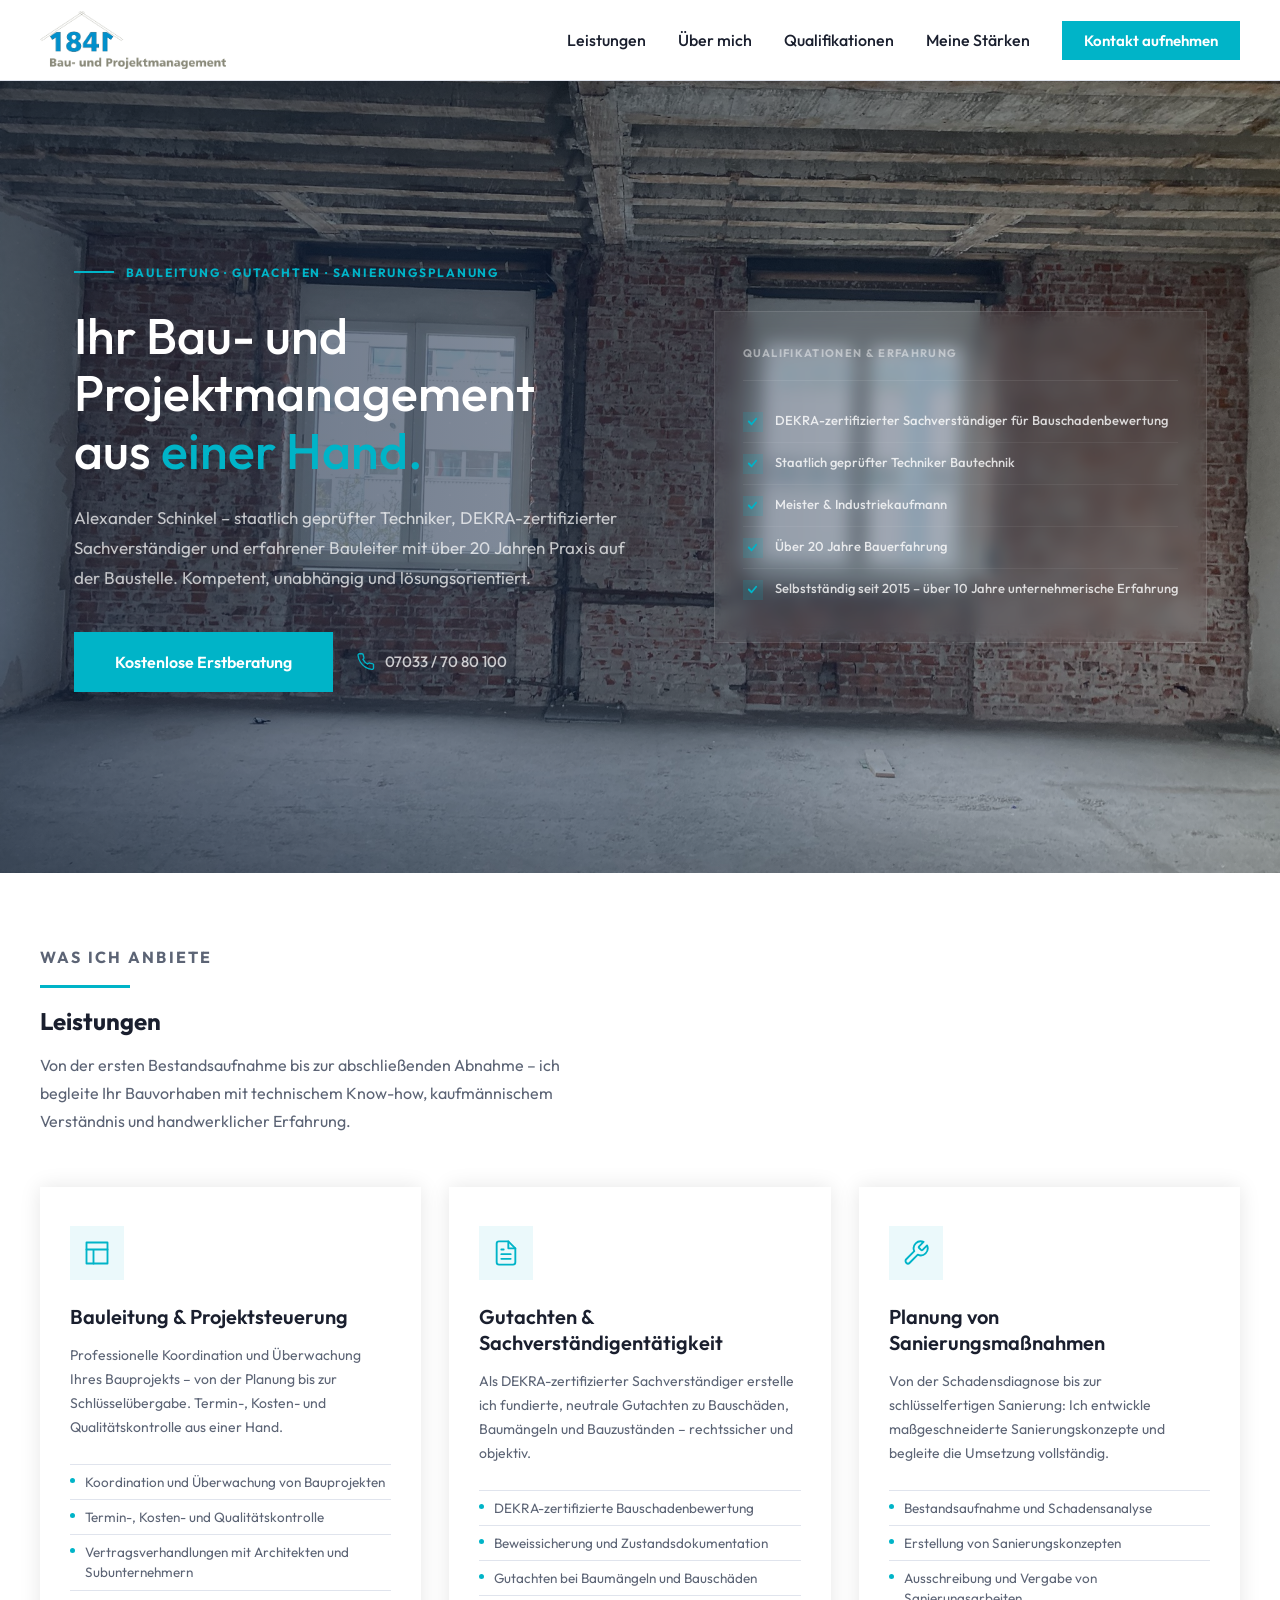
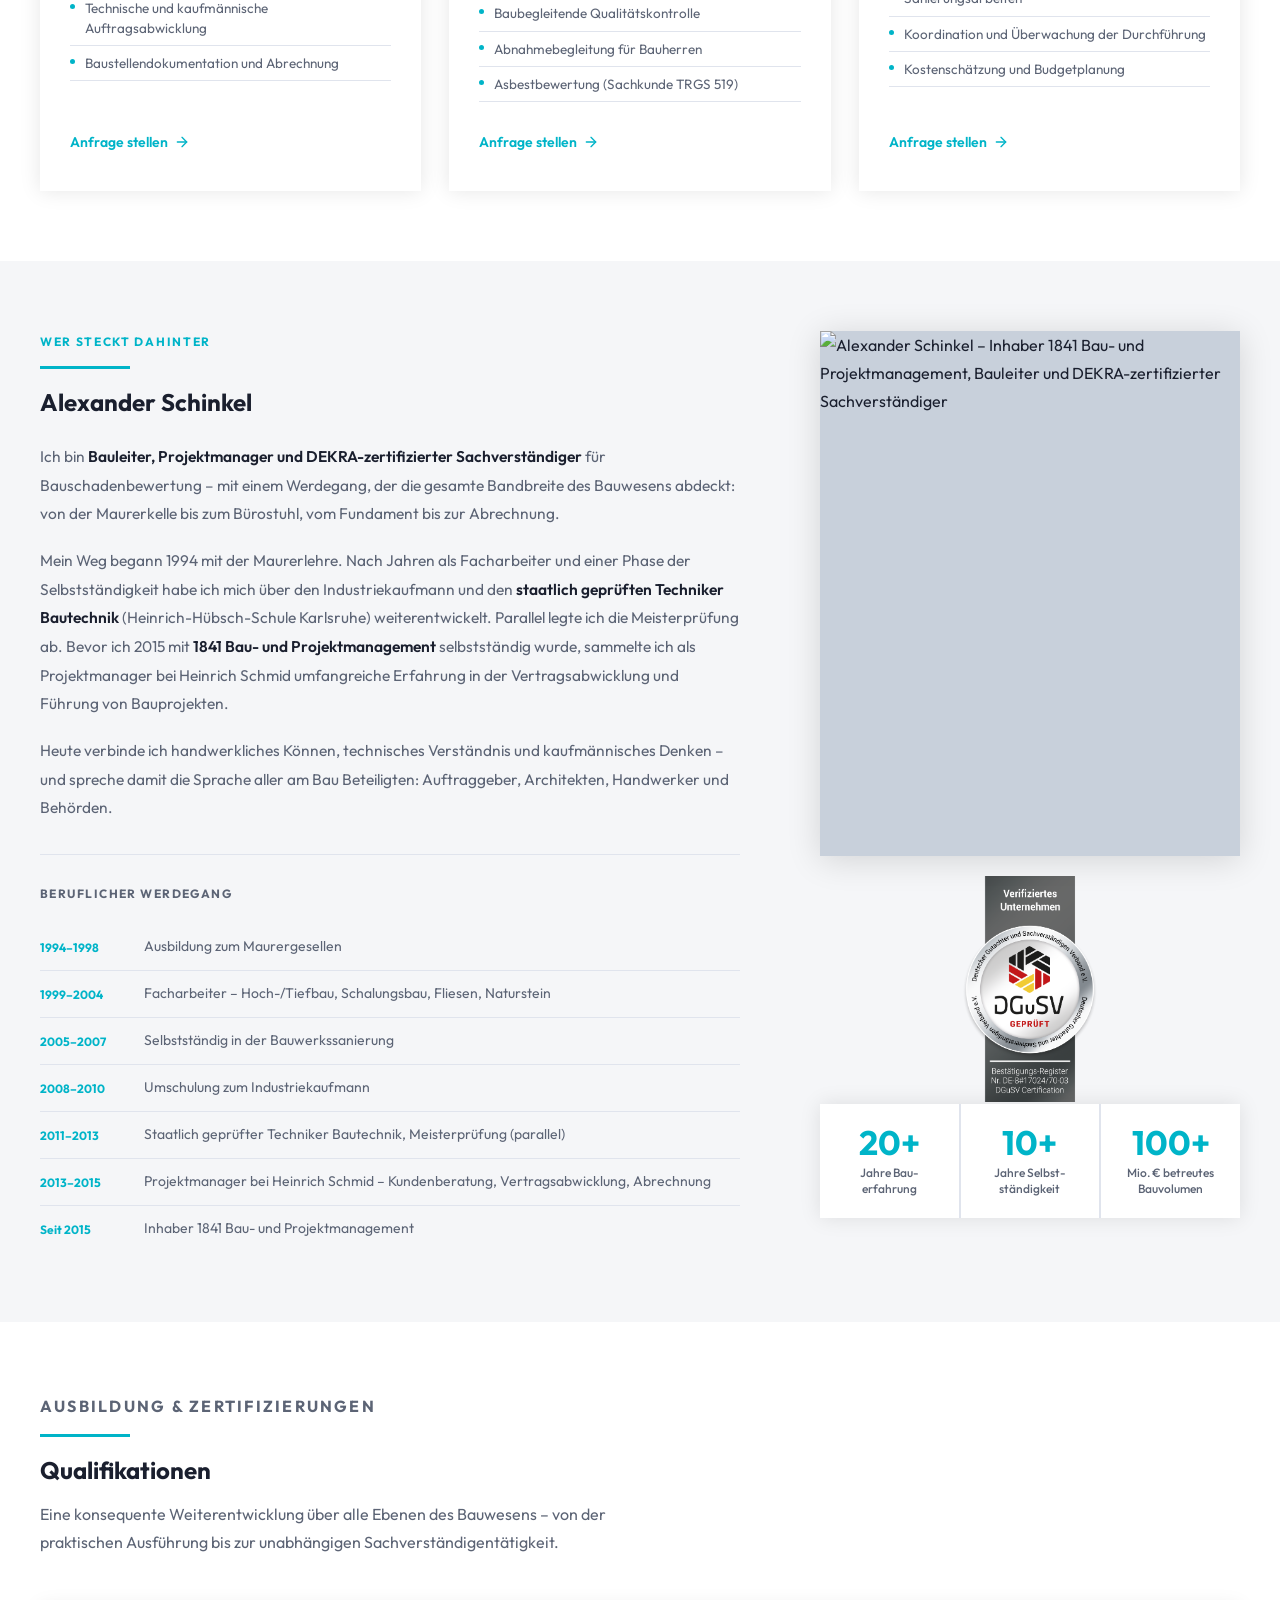
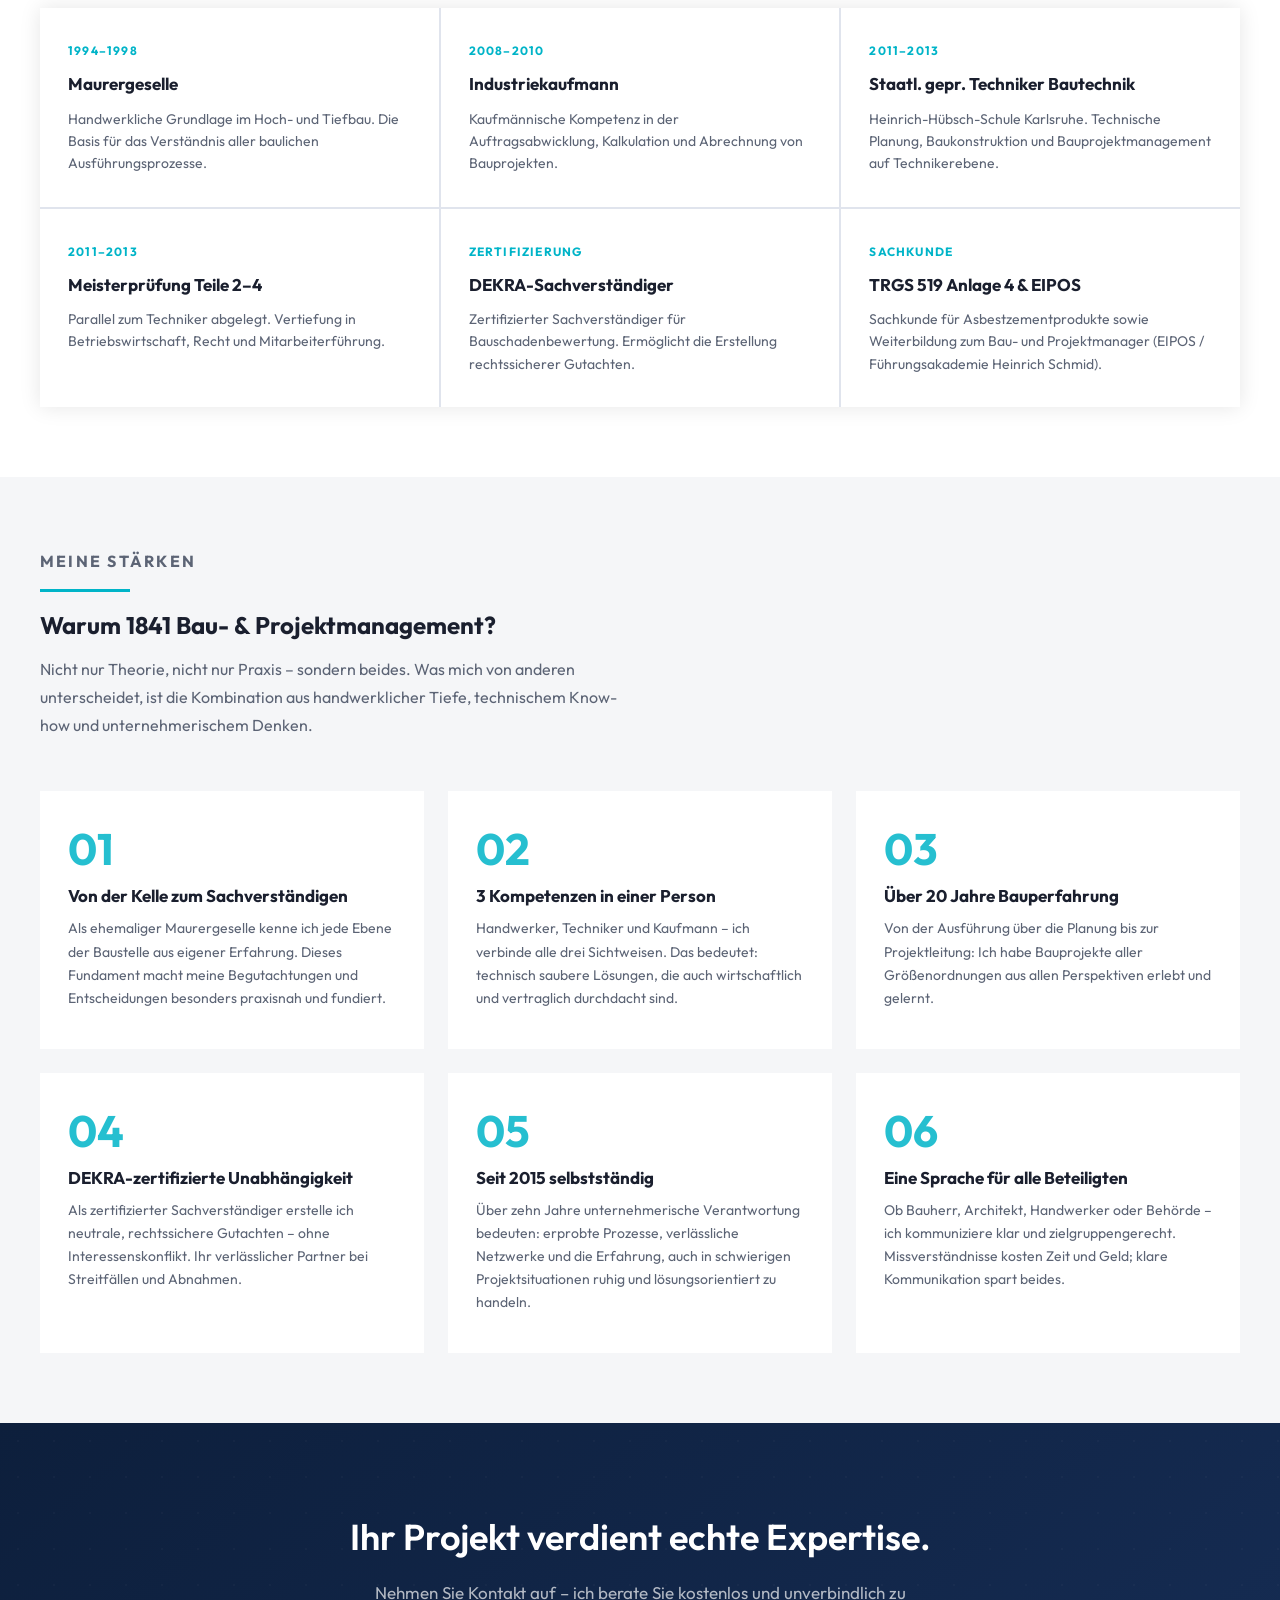
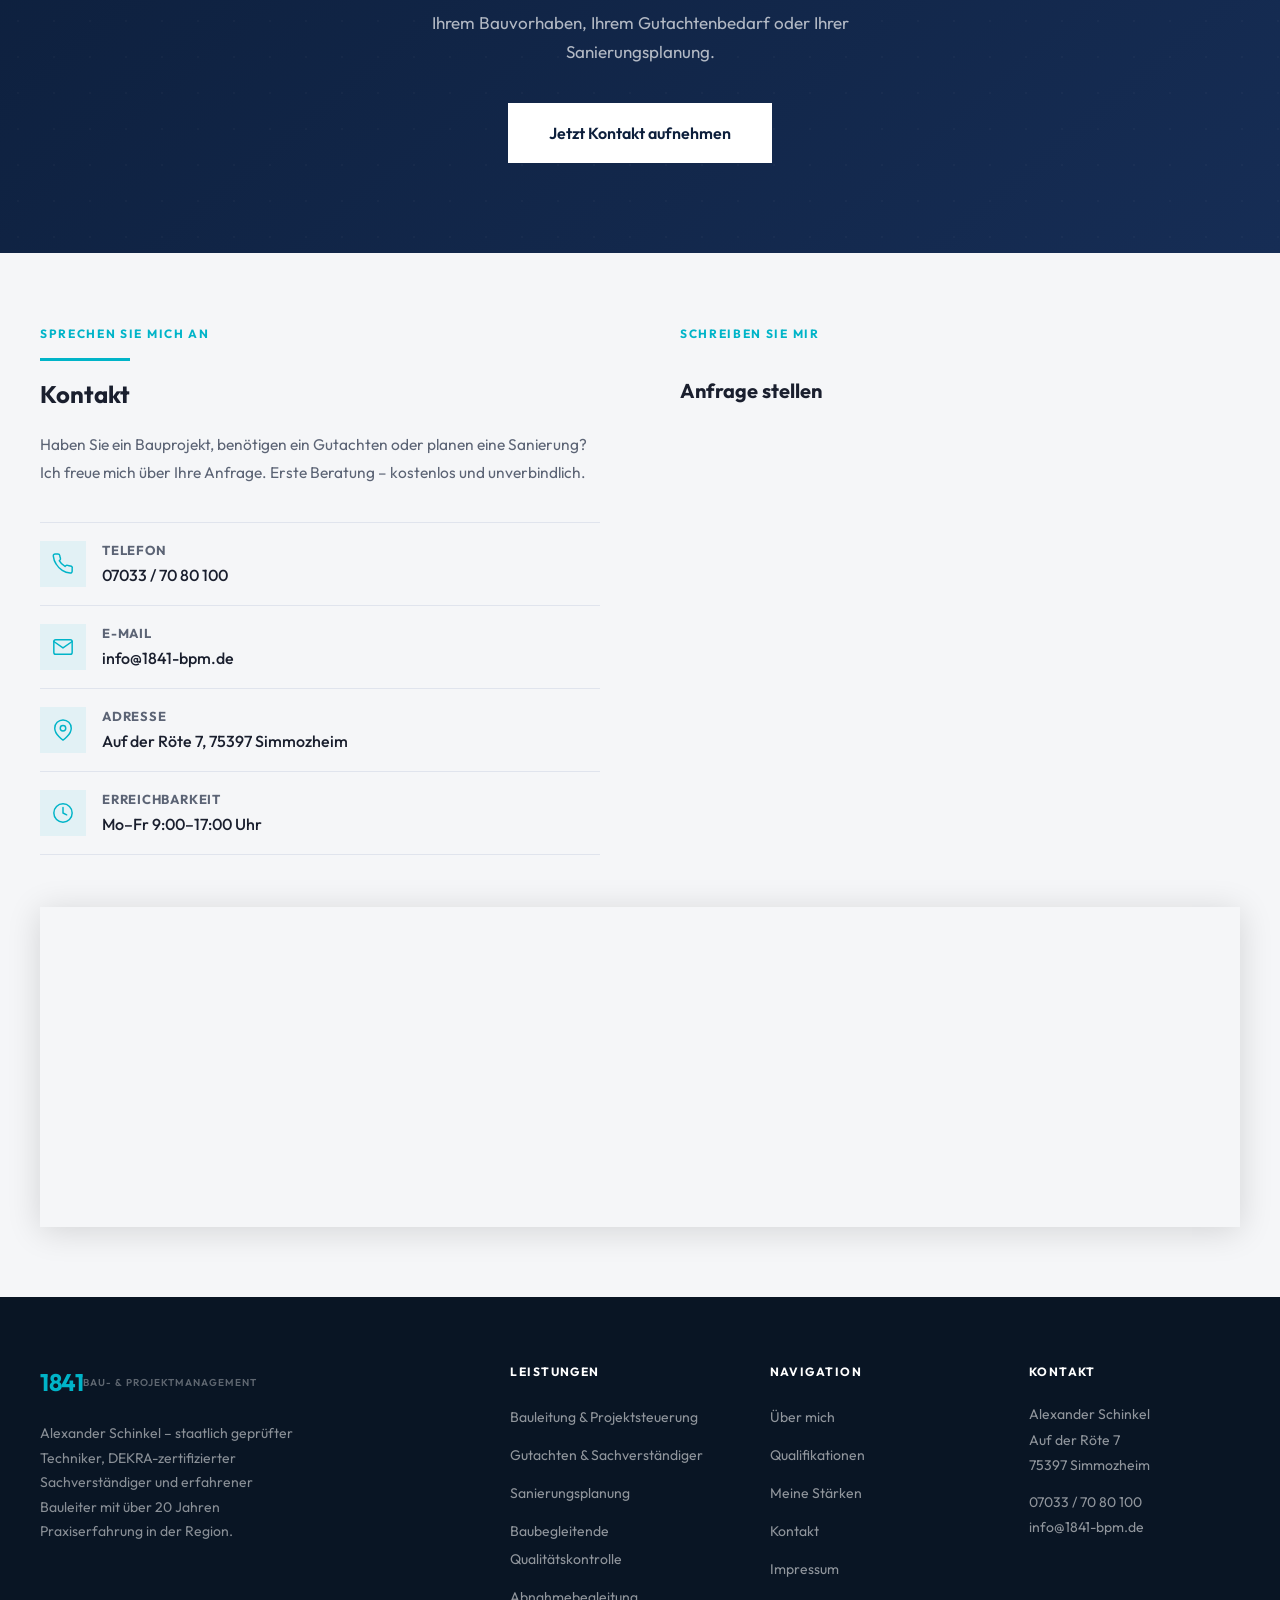
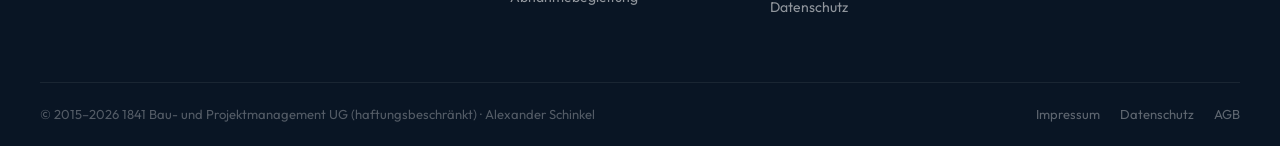
==== index.html @ bf0b49ee "Initial commit – 1841 Bau- und Projektmanagement Website" ====
<!DOCTYPE html>
<html lang="de">
<head>
  <meta charset="UTF-8" />
  <meta name="viewport" content="width=device-width, initial-scale=1.0" />
  <title>1841 Bau- und Projektmanagement – Alexander Schinkel | Bauleitung · Gutachten · Sanierung</title>
  <meta name="description"
        content="1841 Bau- und Projektmanagement – Alexander Schinkel. Staatlich geprüfter Techniker, DEKRA-zertifizierter Sachverständiger und Bauleiter mit über 20 Jahren Erfahrung. Region Simmozheim und Umgebung." />
  <meta name="author" content="Alexander Schinkel" />
  <link rel="canonical" href="https://www.1841-bpm.de/" />
  <link rel="icon" href="img/favicon.svg" type="image/svg+xml" />
  <meta name="theme-color" content="#0d1f3c" />

  <!-- Open Graph -->
  <meta property="og:title" content="1841 Bau- und Projektmanagement – Alexander Schinkel" />
  <meta property="og:description" content="Bauleitung, Gutachten & Sanierungsplanung aus einer Hand. DEKRA-zertifiziert. Über 20 Jahre Erfahrung." />
  <meta property="og:type" content="website" />
  <meta property="og:url" content="https://www.1841-bpm.de/" />
  <meta property="og:image" content="https://www.1841-bpm.de/img/alexander-schinkel.jpg" />
  <meta property="og:image:alt" content="Alexander Schinkel – Inhaber 1841 Bau- und Projektmanagement" />

  <!-- Fonts -->
  <link rel="preconnect" href="https://fonts.googleapis.com" />
  <link rel="preconnect" href="https://fonts.gstatic.com" crossorigin />
  <link href="https://fonts.googleapis.com/css2?family=Outfit:wght@300;400;500;600;700&display=swap" rel="stylesheet" />

  <link rel="stylesheet" href="css/style.css" />
</head>
<body>

<!-- ============================================================
     HEADER / NAVIGATION
     ============================================================ -->
<header class="header" id="header">
  <div class="container">
    <nav class="nav" aria-label="Hauptnavigation">
      <a href="index.html" class="logo" aria-label="1841 Bau- und Projektmanagement – Startseite">
        <img src="img/logo-1841.png" alt="1841 Bau- und Projektmanagement" />
      </a>

      <button class="nav-toggle" aria-expanded="false" aria-label="Menü öffnen" aria-controls="nav-menu">
        <span></span>
        <span></span>
        <span></span>
      </button>

      <ul class="nav-menu" id="nav-menu" role="list">
        <li><a href="#leistungen">Leistungen</a></li>
        <li><a href="#ueber-mich">Über mich</a></li>
        <li><a href="#qualifikationen">Qualifikationen</a></li>
        <li><a href="#vorteile">Meine Stärken</a></li>
        <li><a href="#kontakt" class="nav-cta">Kontakt aufnehmen</a></li>
      </ul>
    </nav>
  </div>
</header>

<main>

<!-- ============================================================
     HERO
     ============================================================ -->
<section class="hero" aria-labelledby="hero-heading">
  <div class="container">
    <div class="hero-inner">

      <!-- Left: Main content -->
      <div class="hero-content">
        <p class="hero-eyebrow">Bauleitung &middot; Gutachten &middot; Sanierungsplanung</p>

        <h1 id="hero-heading">
          Ihr Bau- und<br />
          Projektmanagement<br />
          aus <span>einer Hand.</span>
        </h1>

        <p class="hero-sub">
          Alexander Schinkel – staatlich geprüfter Techniker, DEKRA-zertifizierter Sachverständiger
          und erfahrener Bauleiter mit über 20 Jahren Praxis auf der Baustelle.
          Kompetent, unabhängig und lösungsorientiert.
        </p>

        <div class="hero-actions">
          <a href="#kontakt" class="btn btn-primary">Kostenlose Erstberatung</a>
          <a href="tel:070337080100" class="hero-phone" aria-label="Telefon: 07033 70 80 100">
            <svg width="18" height="18" viewBox="0 0 24 24" fill="none" stroke="currentColor"
                 stroke-width="1.8" stroke-linecap="round" stroke-linejoin="round" aria-hidden="true">
              <path d="M22 16.92v3a2 2 0 0 1-2.18 2 19.79 19.79 0 0 1-8.63-3.07A19.5 19.5 0 0 1 4.5 12a19.79 19.79 0 0 1-3.07-8.67A2 2 0 0 1 3.45 1h3a2 2 0 0 1 2 1.72c.127.96.361 1.903.7 2.81a2 2 0 0 1-.45 2.11L7.91 8.4a16 16 0 0 0 6.29 6.29l.79-.79a2 2 0 0 1 2.11-.45c.907.339 1.85.573 2.81.7A2 2 0 0 1 22 16.92z"/>
            </svg>
            07033 / 70 80 100
          </a>
        </div>
      </div>

      <!-- Right: Trust card -->
      <aside class="hero-trust" aria-label="Zertifizierungen und Erfahrung">
        <p class="hero-trust-title">Qualifikationen &amp; Erfahrung</p>

        <div class="trust-item">
          <div class="trust-check" aria-hidden="true">
            <svg width="11" height="11" viewBox="0 0 12 12" fill="none" stroke="currentColor"
                 stroke-width="2" stroke-linecap="round" stroke-linejoin="round">
              <polyline points="2,6 5,9 10,3"/>
            </svg>
          </div>
          <p class="trust-item-text">DEKRA-zertifizierter Sachverständiger für Bauschadenbewertung</p>
        </div>

        <div class="trust-item">
          <div class="trust-check" aria-hidden="true">
            <svg width="11" height="11" viewBox="0 0 12 12" fill="none" stroke="currentColor"
                 stroke-width="2" stroke-linecap="round" stroke-linejoin="round">
              <polyline points="2,6 5,9 10,3"/>
            </svg>
          </div>
          <p class="trust-item-text">Staatlich geprüfter Techniker Bautechnik</p>
        </div>

        <div class="trust-item">
          <div class="trust-check" aria-hidden="true">
            <svg width="11" height="11" viewBox="0 0 12 12" fill="none" stroke="currentColor"
                 stroke-width="2" stroke-linecap="round" stroke-linejoin="round">
              <polyline points="2,6 5,9 10,3"/>
            </svg>
          </div>
          <p class="trust-item-text">Meister &amp; Industriekaufmann</p>
        </div>

        <div class="trust-item">
          <div class="trust-check" aria-hidden="true">
            <svg width="11" height="11" viewBox="0 0 12 12" fill="none" stroke="currentColor"
                 stroke-width="2" stroke-linecap="round" stroke-linejoin="round">
              <polyline points="2,6 5,9 10,3"/>
            </svg>
          </div>
          <p class="trust-item-text">Über 20 Jahre Bauerfahrung</p>
        </div>

        <div class="trust-item">
          <div class="trust-check" aria-hidden="true">
            <svg width="11" height="11" viewBox="0 0 12 12" fill="none" stroke="currentColor"
                 stroke-width="2" stroke-linecap="round" stroke-linejoin="round">
              <polyline points="2,6 5,9 10,3"/>
            </svg>
          </div>
          <p class="trust-item-text">Selbstständig seit 2015 – über 10 Jahre unternehmerische Erfahrung</p>
        </div>
      </aside>

    </div>
  </div>
</section>


<!-- ============================================================
     LEISTUNGEN
     ============================================================ -->
<section class="section-services" id="leistungen" aria-labelledby="leistungen-heading">
  <div class="container">

    <header class="section-header">
      <p class="section-label">Was ich anbiete</p>
      <h2 id="leistungen-heading">Leistungen</h2>
      <p>
        Von der ersten Bestandsaufnahme bis zur abschließenden Abnahme – ich begleite Ihr
        Bauvorhaben mit technischem Know-how, kaufmännischem Verständnis und handwerklicher Erfahrung.
      </p>
    </header>

    <div class="services-grid">

      <!-- Karte 1: Bauleitung -->
      <article class="service-card">
        <div class="service-icon" aria-hidden="true">
          <svg width="28" height="28" viewBox="0 0 24 24" fill="none" stroke="currentColor"
               stroke-width="1.6" stroke-linecap="round" stroke-linejoin="round">
            <rect x="3" y="3" width="18" height="18" rx="0"/>
            <path d="M3 9h18M9 21V9"/>
          </svg>
        </div>
        <h3>Bauleitung &amp; Projektsteuerung</h3>
        <p>
          Professionelle Koordination und Überwachung Ihres Bauprojekts – von der Planung
          bis zur Schlüsselübergabe. Termin-, Kosten- und Qualitätskontrolle aus einer Hand.
        </p>
        <ul class="service-list" aria-label="Leistungsumfang Bauleitung">
          <li>Koordination und Überwachung von Bauprojekten</li>
          <li>Termin-, Kosten- und Qualitätskontrolle</li>
          <li>Vertragsverhandlungen mit Architekten und Subunternehmern</li>
          <li>Technische und kaufmännische Auftragsabwicklung</li>
          <li>Baustellendokumentation und Abrechnung</li>
        </ul>
        <a href="#kontakt" class="link-arrow" aria-label="Mehr zu Bauleitung – Kontakt aufnehmen">
          Anfrage stellen
          <svg width="16" height="16" viewBox="0 0 24 24" fill="none" stroke="currentColor"
               stroke-width="2" stroke-linecap="round" stroke-linejoin="round" aria-hidden="true">
            <line x1="5" y1="12" x2="19" y2="12"/>
            <polyline points="12,5 19,12 12,19"/>
          </svg>
        </a>
      </article>

      <!-- Karte 2: Gutachten -->
      <article class="service-card">
        <div class="service-icon" aria-hidden="true">
          <svg width="28" height="28" viewBox="0 0 24 24" fill="none" stroke="currentColor"
               stroke-width="1.6" stroke-linecap="round" stroke-linejoin="round">
            <path d="M14 2H6a2 2 0 0 0-2 2v16a2 2 0 0 0 2 2h12a2 2 0 0 0 2-2V8z"/>
            <polyline points="14,2 14,8 20,8"/>
            <line x1="16" y1="13" x2="8" y2="13"/>
            <line x1="16" y1="17" x2="8" y2="17"/>
            <line x1="10" y1="9" x2="8" y2="9"/>
          </svg>
        </div>
        <h3>Gutachten &amp; Sachverständigentätigkeit</h3>
        <p>
          Als DEKRA-zertifizierter Sachverständiger erstelle ich fundierte, neutrale Gutachten
          zu Bauschäden, Baumängeln und Bauzuständen – rechtssicher und objektiv.
        </p>
        <ul class="service-list" aria-label="Leistungsumfang Gutachten">
          <li>DEKRA-zertifizierte Bauschadenbewertung</li>
          <li>Beweissicherung und Zustandsdokumentation</li>
          <li>Gutachten bei Baumängeln und Bauschäden</li>
          <li>Baubegleitende Qualitätskontrolle</li>
          <li>Abnahmebegleitung für Bauherren</li>
          <li>Asbestbewertung (Sachkunde TRGS 519)</li>
        </ul>
        <a href="#kontakt" class="link-arrow" aria-label="Mehr zu Gutachten – Kontakt aufnehmen">
          Anfrage stellen
          <svg width="16" height="16" viewBox="0 0 24 24" fill="none" stroke="currentColor"
               stroke-width="2" stroke-linecap="round" stroke-linejoin="round" aria-hidden="true">
            <line x1="5" y1="12" x2="19" y2="12"/>
            <polyline points="12,5 19,12 12,19"/>
          </svg>
        </a>
      </article>

      <!-- Karte 3: Sanierungsplanung -->
      <article class="service-card">
        <div class="service-icon" aria-hidden="true">
          <svg width="28" height="28" viewBox="0 0 24 24" fill="none" stroke="currentColor"
               stroke-width="1.6" stroke-linecap="round" stroke-linejoin="round">
            <path d="M14.7 6.3a1 1 0 0 0 0 1.4l1.6 1.6a1 1 0 0 0 1.4 0l3.77-3.77a6 6 0 0 1-7.94 7.94l-6.91 6.91a2.12 2.12 0 0 1-3-3l6.91-6.91a6 6 0 0 1 7.94-7.94l-3.76 3.76z"/>
          </svg>
        </div>
        <h3>Planung von Sanierungsmaßnahmen</h3>
        <p>
          Von der Schadensdiagnose bis zur schlüsselfertigen Sanierung: Ich entwickle
          maßgeschneiderte Sanierungskonzepte und begleite die Umsetzung vollständig.
        </p>
        <ul class="service-list" aria-label="Leistungsumfang Sanierungsplanung">
          <li>Bestandsaufnahme und Schadensanalyse</li>
          <li>Erstellung von Sanierungskonzepten</li>
          <li>Ausschreibung und Vergabe von Sanierungsarbeiten</li>
          <li>Koordination und Überwachung der Durchführung</li>
          <li>Kostenschätzung und Budgetplanung</li>
        </ul>
        <a href="#kontakt" class="link-arrow" aria-label="Mehr zu Sanierungsplanung – Kontakt aufnehmen">
          Anfrage stellen
          <svg width="16" height="16" viewBox="0 0 24 24" fill="none" stroke="currentColor"
               stroke-width="2" stroke-linecap="round" stroke-linejoin="round" aria-hidden="true">
            <line x1="5" y1="12" x2="19" y2="12"/>
            <polyline points="12,5 19,12 12,19"/>
          </svg>
        </a>
      </article>

    </div>
  </div>
</section>


<!-- ============================================================
     ÜBER MICH
     ============================================================ -->
<section class="section-about" id="ueber-mich" aria-labelledby="ueber-mich-heading">
  <div class="container">
    <div class="about-grid">

      <!-- Text column -->
      <div class="about-content">
        <p class="section-label">Wer steckt dahinter</p>
        <h2 id="ueber-mich-heading">Alexander Schinkel</h2>

        <p class="about-text">
          Ich bin <strong>Bauleiter, Projektmanager und DEKRA-zertifizierter Sachverständiger</strong>
          für Bauschadenbewertung – mit einem Werdegang, der die gesamte Bandbreite des Bauwesens abdeckt:
          von der Maurerkelle bis zum Bürostuhl, vom Fundament bis zur Abrechnung.
        </p>

        <p class="about-text">
          Mein Weg begann 1994 mit der Maurerlehre. Nach Jahren als Facharbeiter und einer Phase der
          Selbstständigkeit habe ich mich über den Industriekaufmann und den <strong>staatlich geprüften
          Techniker Bautechnik</strong> (Heinrich-Hübsch-Schule Karlsruhe) weiterentwickelt. Parallel legte ich
          die Meisterprüfung ab. Bevor ich 2015 mit <strong>1841 Bau- und Projektmanagement</strong>
          selbstständig wurde, sammelte ich als Projektmanager bei Heinrich Schmid umfangreiche Erfahrung in der
          Vertragsabwicklung und Führung von Bauprojekten.
        </p>

        <p class="about-text">
          Heute verbinde ich handwerkliches Können, technisches Verständnis und kaufmännisches Denken –
          und spreche damit die Sprache aller am Bau Beteiligten: Auftraggeber, Architekten, Handwerker
          und Behörden.
        </p>

        <div class="career-timeline" aria-label="Beruflicher Werdegang">
          <h4>Beruflicher Werdegang</h4>
          <div class="timeline-item">
            <span class="timeline-year">1994–1998</span>
            <span class="timeline-desc">Ausbildung zum Maurergesellen</span>
          </div>
          <div class="timeline-item">
            <span class="timeline-year">1999–2004</span>
            <span class="timeline-desc">Facharbeiter – Hoch-/Tiefbau, Schalungsbau, Fliesen, Naturstein</span>
          </div>
          <div class="timeline-item">
            <span class="timeline-year">2005–2007</span>
            <span class="timeline-desc">Selbstständig in der Bauwerkssanierung</span>
          </div>
          <div class="timeline-item">
            <span class="timeline-year">2008–2010</span>
            <span class="timeline-desc">Umschulung zum Industriekaufmann</span>
          </div>
          <div class="timeline-item">
            <span class="timeline-year">2011–2013</span>
            <span class="timeline-desc">Staatlich geprüfter Techniker Bautechnik, Meisterprüfung (parallel)</span>
          </div>
          <div class="timeline-item">
            <span class="timeline-year">2013–2015</span>
            <span class="timeline-desc">Projektmanager bei Heinrich Schmid – Kundenberatung, Vertragsabwicklung, Abrechnung</span>
          </div>
          <div class="timeline-item">
            <span class="timeline-year">Seit 2015</span>
            <span class="timeline-desc">Inhaber 1841 Bau- und Projektmanagement</span>
          </div>
        </div>
      </div>

      <!-- Image + Stats column -->
      <div class="about-visual">
        <div class="about-img-wrap">
          <img src="img/alexander-schinkel.jpg"
               alt="Alexander Schinkel – Inhaber 1841 Bau- und Projektmanagement, Bauleiter und DEKRA-zertifizierter Sachverständiger" />
        </div>

        <div class="dgusv-wrap">
          <img src="img/dgusv-siegel.png"
               alt="DGuSV – Verifiziertes Unternehmen, Deutscher Gutachter und Sachverständigen Verband e.V., Bestätigungs-Register Nr. DE-8#17024/70-03" />
        </div>

        <div class="about-stats" aria-label="Erfahrungsdaten">
          <div class="stat-item">
            <div class="stat-number" data-counter="20" data-suffix="+">20+</div>
            <div class="stat-label">Jahre Bau&shy;erfahrung</div>
          </div>
          <div class="stat-item">
            <div class="stat-number" data-counter="10" data-suffix="+">10+</div>
            <div class="stat-label">Jahre Selbst&shy;ständigkeit</div>
          </div>
          <div class="stat-item">
            <div class="stat-number" data-counter="100" data-suffix="+">100+</div>
            <div class="stat-label">Mio. € betreutes Bau&shy;volumen</div>
          </div>
        </div>
      </div>

    </div>
  </div>
</section>


<!-- ============================================================
     QUALIFIKATIONEN
     ============================================================ -->
<section class="section-quals" id="qualifikationen" aria-labelledby="quals-heading">
  <div class="container">

    <header class="section-header">
      <p class="section-label">Ausbildung &amp; Zertifizierungen</p>
      <h2 id="quals-heading">Qualifikationen</h2>
      <p>
        Eine konsequente Weiterentwicklung über alle Ebenen des Bauwesens –
        von der praktischen Ausführung bis zur unabhängigen Sachverständigentätigkeit.
      </p>
    </header>

    <div class="quals-grid">

      <article class="qual-card">
        <span class="qual-card-year">1994–1998</span>
        <h3>Maurergeselle</h3>
        <p>Handwerkliche Grundlage im Hoch- und Tiefbau. Die Basis für das Verständnis aller baulichen Ausführungsprozesse.</p>
      </article>

      <article class="qual-card">
        <span class="qual-card-year">2008–2010</span>
        <h3>Industriekaufmann</h3>
        <p>Kaufmännische Kompetenz in der Auftragsabwicklung, Kalkulation und Abrechnung von Bauprojekten.</p>
      </article>

      <article class="qual-card">
        <span class="qual-card-year">2011–2013</span>
        <h3>Staatl. gepr. Techniker Bautechnik</h3>
        <p>Heinrich-Hübsch-Schule Karlsruhe. Technische Planung, Baukonstruktion und Bauprojektmanagement auf Technikerebene.</p>
      </article>

      <article class="qual-card">
        <span class="qual-card-year">2011–2013</span>
        <h3>Meisterprüfung Teile 2–4</h3>
        <p>Parallel zum Techniker abgelegt. Vertiefung in Betriebswirtschaft, Recht und Mitarbeiterführung.</p>
      </article>

      <article class="qual-card">
        <span class="qual-card-year">Zertifizierung</span>
        <h3>DEKRA-Sachverständiger</h3>
        <p>Zertifizierter Sachverständiger für Bauschadenbewertung. Ermöglicht die Erstellung rechtssicherer Gutachten.</p>
      </article>

      <article class="qual-card">
        <span class="qual-card-year">Sachkunde</span>
        <h3>TRGS 519 Anlage 4 &amp; EIPOS</h3>
        <p>Sachkunde für Asbestzementprodukte sowie Weiterbildung zum Bau- und Projektmanager (EIPOS / Führungsakademie Heinrich Schmid).</p>
      </article>

    </div>

  </div>
</section>


<!-- ============================================================
     WARUM WIR / USP
     ============================================================ -->
<section class="section-usps" id="vorteile" aria-labelledby="vorteile-heading">
  <div class="container">

    <header class="section-header">
      <p class="section-label">Meine Stärken</p>
      <h2 id="vorteile-heading">Warum 1841 Bau- &amp; Projektmanagement?</h2>
      <p>
        Nicht nur Theorie, nicht nur Praxis – sondern beides. Was mich von anderen unterscheidet,
        ist die Kombination aus handwerklicher Tiefe, technischem Know-how und unternehmerischem Denken.
      </p>
    </header>

    <div class="usps-grid">

      <div class="usp-item">
        <div class="usp-number" aria-hidden="true">01</div>
        <h3>Von der Kelle zum Sachverständigen</h3>
        <p>
          Als ehemaliger Maurergeselle kenne ich jede Ebene der Baustelle aus eigener Erfahrung.
          Dieses Fundament macht meine Begutachtungen und Entscheidungen besonders praxisnah
          und fundiert.
        </p>
      </div>

      <div class="usp-item">
        <div class="usp-number" aria-hidden="true">02</div>
        <h3>3 Kompetenzen in einer Person</h3>
        <p>
          Handwerker, Techniker und Kaufmann – ich verbinde alle drei Sichtweisen. Das bedeutet:
          technisch saubere Lösungen, die auch wirtschaftlich und vertraglich durchdacht sind.
        </p>
      </div>

      <div class="usp-item">
        <div class="usp-number" aria-hidden="true">03</div>
        <h3>Über 20 Jahre Bauperfahrung</h3>
        <p>
          Von der Ausführung über die Planung bis zur Projektleitung: Ich habe Bauprojekte
          aller Größenordnungen aus allen Perspektiven erlebt und gelernt.
        </p>
      </div>

      <div class="usp-item">
        <div class="usp-number" aria-hidden="true">04</div>
        <h3>DEKRA-zertifizierte Unabhängigkeit</h3>
        <p>
          Als zertifizierter Sachverständiger erstelle ich neutrale, rechtssichere Gutachten –
          ohne Interessenskonflikt. Ihr verlässlicher Partner bei Streitfällen und Abnahmen.
        </p>
      </div>

      <div class="usp-item">
        <div class="usp-number" aria-hidden="true">05</div>
        <h3>Seit 2015 selbstständig</h3>
        <p>
          Über zehn Jahre unternehmerische Verantwortung bedeuten: erprobte Prozesse,
          verlässliche Netzwerke und die Erfahrung, auch in schwierigen Projektsituationen
          ruhig und lösungsorientiert zu handeln.
        </p>
      </div>

      <div class="usp-item">
        <div class="usp-number" aria-hidden="true">06</div>
        <h3>Eine Sprache für alle Beteiligten</h3>
        <p>
          Ob Bauherr, Architekt, Handwerker oder Behörde – ich kommuniziere klar und zielgruppengerecht.
          Missverständnisse kosten Zeit und Geld; klare Kommunikation spart beides.
        </p>
      </div>

    </div>
  </div>
</section>


<!-- ============================================================
     CTA BANNER
     ============================================================ -->
<section class="section-cta" aria-labelledby="cta-heading">
  <div class="container">
    <h2 id="cta-heading">Ihr Projekt verdient echte Expertise.</h2>
    <p>
      Nehmen Sie Kontakt auf – ich berate Sie kostenlos und unverbindlich zu Ihrem
      Bauvorhaben, Ihrem Gutachtenbedarf oder Ihrer Sanierungsplanung.
    </p>
    <a href="#kontakt" class="btn btn-white">Jetzt Kontakt aufnehmen</a>
  </div>
</section>


<!-- ============================================================
     KONTAKT
     ============================================================ -->
<section class="section-contact" id="kontakt" aria-labelledby="kontakt-heading">
  <div class="container">
    <div class="contact-grid">

      <!-- Info left -->
      <div class="contact-info">
        <p class="section-label">Sprechen Sie mich an</p>
        <h2 id="kontakt-heading">Kontakt</h2>
        <p class="contact-intro">
          Haben Sie ein Bauprojekt, benötigen ein Gutachten oder planen eine Sanierung?
          Ich freue mich über Ihre Anfrage. Erste Beratung – kostenlos und unverbindlich.
        </p>

        <div class="contact-item">
          <div class="contact-icon" aria-hidden="true">
            <svg width="22" height="22" viewBox="0 0 24 24" fill="none" stroke="currentColor"
                 stroke-width="1.6" stroke-linecap="round" stroke-linejoin="round">
              <path d="M22 16.92v3a2 2 0 0 1-2.18 2 19.79 19.79 0 0 1-8.63-3.07A19.5 19.5 0 0 1 4.5 12a19.79 19.79 0 0 1-3.07-8.67A2 2 0 0 1 3.45 1h3a2 2 0 0 1 2 1.72c.127.96.361 1.903.7 2.81a2 2 0 0 1-.45 2.11L7.91 8.4a16 16 0 0 0 6.29 6.29l.79-.79a2 2 0 0 1 2.11-.45c.907.339 1.85.573 2.81.7A2 2 0 0 1 22 16.92z"/>
            </svg>
          </div>
          <div class="contact-item-body">
            <strong>Telefon</strong>
            <a href="tel:070337080100">07033 / 70 80 100</a>
          </div>
        </div>

        <div class="contact-item">
          <div class="contact-icon" aria-hidden="true">
            <svg width="22" height="22" viewBox="0 0 24 24" fill="none" stroke="currentColor"
                 stroke-width="1.6" stroke-linecap="round" stroke-linejoin="round">
              <path d="M4 4h16c1.1 0 2 .9 2 2v12c0 1.1-.9 2-2 2H4c-1.1 0-2-.9-2-2V6c0-1.1.9-2 2-2z"/>
              <polyline points="22,6 12,13 2,6"/>
            </svg>
          </div>
          <div class="contact-item-body">
            <strong>E-Mail</strong>
            <a href="mailto:info@1841-bpm.de">
              info@1841-bpm.de
            </a>
          </div>
        </div>

        <div class="contact-item">
          <div class="contact-icon" aria-hidden="true">
            <svg width="22" height="22" viewBox="0 0 24 24" fill="none" stroke="currentColor"
                 stroke-width="1.6" stroke-linecap="round" stroke-linejoin="round">
              <path d="M21 10c0 7-9 13-9 13s-9-6-9-13a9 9 0 0 1 18 0z"/>
              <circle cx="12" cy="10" r="3"/>
            </svg>
          </div>
          <div class="contact-item-body">
            <strong>Adresse</strong>
            <span>Auf der Röte 7, 75397 Simmozheim</span>
          </div>
        </div>

        <div class="contact-item">
          <div class="contact-icon" aria-hidden="true">
            <svg width="22" height="22" viewBox="0 0 24 24" fill="none" stroke="currentColor"
                 stroke-width="1.6" stroke-linecap="round" stroke-linejoin="round">
              <circle cx="12" cy="12" r="10"/>
              <polyline points="12,6 12,12 16,14"/>
            </svg>
          </div>
          <div class="contact-item-body">
            <strong>Erreichbarkeit</strong>
            <span>Mo–Fr 9:00–17:00 Uhr</span>
          </div>
        </div>

      </div>

      <!-- Kontaktformular (AidaForm) -->
      <div class="contact-form-wrap">
        <p class="section-label">Schreiben Sie mir</p>
        <h3 class="contact-form-title">Anfrage stellen</h3>
        <div data-aidaform-app="form202405" data-url="https://oelex09.aidaform.com/1841" data-width="100%" data-height="500px" data-do-resize></div>
        <script>(function(){var r,d=document,gt=d.getElementById,cr=d.createElement,tg=d.getElementsByTagName,id="aidaform-app";if(!gt.call(d,id)){r=cr.call(d,"script");r.id=id;r.src="https://widget.aidaform.com/embed.js";(d.head || tg.call(d,"head")[0]).appendChild(r);}})()</script>
      </div>

    </div>

    <!-- Karte volle Breite -->
    <div class="contact-map-full" aria-label="Karte: Auf der Röte 7, 75397 Simmozheim">
      <iframe
        src="https://maps.google.com/maps?q=Auf+der+R%C3%B6te+7%2C+75397+Simmozheim&output=embed"
        width="100%" height="100%"
        style="border:0;display:block;"
        allowfullscreen="" loading="lazy"
        referrerpolicy="no-referrer-when-downgrade"
        title="Standort 1841 Bau- und Projektmanagement – Auf der Röte 7, 75397 Simmozheim">
      </iframe>
    </div>

  </div>
</section>

</main>

<!-- ============================================================
     FOOTER
     ============================================================ -->
<footer class="footer" aria-label="Seitenfooter">
  <div class="container">

    <div class="footer-grid">

      <!-- Brand -->
      <div class="footer-brand">
        <a href="index.html" class="logo" aria-label="1841 Bau- und Projektmanagement – Startseite">
          <span class="logo-number">1841</span>
          <span class="logo-text">Bau- &amp; Projektmanagement</span>
        </a>
        <p>
          Alexander Schinkel – staatlich geprüfter Techniker, DEKRA-zertifizierter Sachverständiger
          und erfahrener Bauleiter mit über 20 Jahren Praxiserfahrung in der Region.
        </p>
      </div>

      <!-- Leistungen -->
      <div class="footer-col">
        <h4>Leistungen</h4>
        <ul>
          <li><a href="#leistungen">Bauleitung &amp; Projektsteuerung</a></li>
          <li><a href="#leistungen">Gutachten &amp; Sachverständiger</a></li>
          <li><a href="#leistungen">Sanierungsplanung</a></li>
          <li><a href="#leistungen">Baubegleitende Qualitätskontrolle</a></li>
          <li><a href="#leistungen">Abnahmebegleitung</a></li>
        </ul>
      </div>

      <!-- Navigation -->
      <div class="footer-col">
        <h4>Navigation</h4>
        <ul>
          <li><a href="#ueber-mich">Über mich</a></li>
          <li><a href="#qualifikationen">Qualifikationen</a></li>
          <li><a href="#vorteile">Meine Stärken</a></li>
          <li><a href="#kontakt">Kontakt</a></li>
          <li><a href="impressum.html">Impressum</a></li>
          <li><a href="datenschutz.html">Datenschutz</a></li>
        </ul>
      </div>

      <!-- Kontakt -->
      <div class="footer-col">
        <h4>Kontakt</h4>
        <address>
          <p>
            Alexander Schinkel<br />
            Auf der Röte 7<br />
            75397 Simmozheim
          </p>
          <p style="margin-top:12px;">
            <a href="tel:070337080100">07033 / 70 80 100</a><br />
            <a href="mailto:info@1841-bpm.de">
              info@1841-bpm.de
            </a>
          </p>
        </address>
      </div>

    </div>

    <div class="footer-bottom">
      <span>&copy; 2015–2026 1841 Bau- und Projektmanagement UG (haftungsbeschränkt) · Alexander Schinkel</span>
      <div class="footer-bottom-links">
        <a href="impressum.html">Impressum</a>
        <a href="datenschutz.html">Datenschutz</a>
        <a href="agb.html">AGB</a>
      </div>
    </div>

  </div>
</footer>

<script src="js/main.js"></script>
</body>
</html>
---- css/style.css ----
/* ============================================================
   1841 Bau- und Projektmanagement
   ============================================================ */

/* --- Custom Properties ------------------------------------ */
:root {
  --teal:         #00b4c8;
  --teal-dark:    #009db0;
  --navy:         #0d1f3c;
  --text:         #1a1f2e;
  --text-muted:   #5c6475;
  --bg:           #ffffff;
  --bg-alt:       #f5f6f8;
  --border:       #e0e4ed;
  --shadow:       0 0 20px 0 rgba(0,0,0,.10);
  --shadow-md:    0 4px 32px 0 rgba(0,0,0,.14);
  --max:          1312px;
  --transition:   0.22s ease;
}

/* --- Reset ------------------------------------------------ */
*, *::before, *::after { box-sizing: border-box; margin: 0; padding: 0; }
html { scroll-behavior: smooth; }
img { max-width: 100%; display: block; }
a { text-decoration: none; }
ul { list-style: none; }
button { cursor: pointer; border: none; background: none; font-family: inherit; }

/* --- Base ------------------------------------------------- */
body {
  font-family: 'Outfit', sans-serif;
  color: var(--text);
  line-height: 1.75;
  background: var(--bg);
  -webkit-font-smoothing: antialiased;
}

/* --- Layout ----------------------------------------------- */
.container {
  max-width: var(--max);
  margin: 0 auto;
  padding: 0 40px;
}

section { padding: 70px 0; }

/* --- Typography ------------------------------------------- */
h1 {
  font-size: clamp(34px, 4vw, 50px);
  font-weight: 500;
  line-height: 1.15;
}

h2 {
  font-size: 24px;
  font-weight: 700;
  line-height: 1.35;
  position: relative;
  padding-top: 20px;
}

h2::before {
  content: '';
  position: absolute;
  top: 0;
  left: 0;
  width: 90px;
  height: 3px;
  background: var(--teal);
}

h3 { font-size: 20px; font-weight: 600; line-height: 1.3; }

.section-label {
  font-size: 12px;
  font-weight: 700;
  letter-spacing: 0.14em;
  text-transform: uppercase;
  color: var(--teal);
  margin-bottom: 14px;
}

/* --- Buttons ---------------------------------------------- */
.btn {
  display: inline-block;
  font-family: 'Outfit', sans-serif;
  font-size: 16px;
  font-weight: 600;
  padding: 14px 39px;
  border: 2px solid transparent;
  transition: background var(--transition), color var(--transition),
              border-color var(--transition), transform 0.15s ease;
}

.btn-primary {
  background: var(--teal);
  color: #fff;
  border-color: var(--teal);
}

.btn-primary:hover {
  background: var(--teal-dark);
  border-color: var(--teal-dark);
  transform: translateY(-1px);
}

.btn-outline {
  background: transparent;
  color: var(--teal);
  border-color: var(--teal);
}

.btn-outline:hover {
  background: var(--teal);
  color: #fff;
}

.btn-white {
  background: #fff;
  color: var(--navy);
  border-color: #fff;
}

.btn-white:hover {
  background: var(--teal);
  border-color: var(--teal);
  color: #fff;
  transform: translateY(-1px);
}

/* --- Link Arrow ------------------------------------------- */
.link-arrow {
  display: inline-flex;
  align-items: center;
  gap: 6px;
  color: var(--teal);
  font-weight: 600;
  font-size: 14px;
  transition: gap var(--transition);
}

.link-arrow svg { transition: transform var(--transition); flex-shrink: 0; }
.link-arrow:hover { gap: 11px; }
.link-arrow:hover svg { transform: translateX(3px); }

/* ============================================================
   HEADER / NAVIGATION
   ============================================================ */
.header {
  position: sticky;
  top: 0;
  z-index: 999;
  background: #fff;
  border-bottom: 1px solid var(--border);
  transition: box-shadow var(--transition), border-color var(--transition);
}

.header.scrolled {
  box-shadow: var(--shadow);
  border-color: transparent;
}

.nav {
  display: flex;
  align-items: center;
  justify-content: space-between;
  height: 80px;
  position: relative;
}

/* Logo */
.logo { display: flex; align-items: center; }

.logo img {
  height: 58px;
  width: auto;
  display: block;
}

/* Text fallback (footer) */
.logo-number {
  font-size: 24px;
  font-weight: 700;
  color: var(--teal);
  letter-spacing: -0.02em;
}

.logo-text {
  font-size: 10px;
  font-weight: 600;
  letter-spacing: 0.1em;
  text-transform: uppercase;
  color: var(--text-muted);
}

/* Nav Links */
.nav-menu {
  display: flex;
  align-items: center;
  gap: 32px;
}

.nav-menu a {
  font-size: 16px;
  font-weight: 500;
  color: var(--text);
  transition: color var(--transition);
  white-space: nowrap;
}

.nav-menu a:hover,
.nav-menu a.active { color: var(--teal); }

.nav-menu .nav-cta {
  background: var(--teal);
  color: #fff !important;
  padding: 10px 22px;
  font-weight: 600 !important;
  font-size: 15px;
  transition: background var(--transition) !important;
}

.nav-menu .nav-cta:hover {
  background: var(--teal-dark) !important;
  color: #fff !important;
}

/* Hamburger */
.nav-toggle {
  display: none;
  flex-direction: column;
  justify-content: center;
  gap: 5px;
  width: 28px;
  height: 28px;
  padding: 2px 0;
  z-index: 10;
}

.nav-toggle span {
  display: block;
  height: 2px;
  background: var(--text);
  transition: transform 0.25s ease, opacity 0.2s ease;
  transform-origin: center;
}

.nav-toggle.open span:nth-child(1) { transform: rotate(45deg) translate(5px, 5px); }
.nav-toggle.open span:nth-child(2) { opacity: 0; transform: scaleX(0); }
.nav-toggle.open span:nth-child(3) { transform: rotate(-45deg) translate(5px, -5px); }

/* ============================================================
   HERO
   ============================================================ */
.hero {
  background-color: var(--navy);
  background-image:
    linear-gradient(to right,
      rgba(13,31,60,0.65) 0%,
      rgba(13,31,60,0.48) 55%,
      rgba(13,31,60,0.28) 100%),
    url('../img/hero-bg.jpg');
  background-size: cover;
  background-position: center 35%;
  background-attachment: fixed;
  min-height: 88vh;
  display: flex;
  align-items: center;
  position: relative;
  overflow: hidden;
}

.hero::before {
  content: '';
  position: absolute;
  inset: 0;
  background-image: radial-gradient(rgba(255,255,255,0.018) 1px, transparent 1px);
  background-size: 36px 36px;
  pointer-events: none;
}

.hero-inner {
  display: grid;
  grid-template-columns: 1fr auto;
  gap: 60px;
  align-items: center;
  width: 100%;
  padding: 80px 0;
  position: relative;
  z-index: 1;
}

.hero-content { max-width: 700px; }

.hero-eyebrow {
  font-size: 12px;
  font-weight: 700;
  letter-spacing: 0.15em;
  text-transform: uppercase;
  color: var(--teal);
  margin-bottom: 24px;
  display: flex;
  align-items: center;
  gap: 12px;
}

.hero-eyebrow::before {
  content: '';
  display: block;
  width: 40px;
  height: 2px;
  background: var(--teal);
}

.hero h1 {
  color: #fff;
  margin-bottom: 24px;
}

.hero h1 span { color: var(--teal); }

.hero-sub {
  font-size: 17px;
  color: rgba(255,255,255,0.72);
  max-width: 580px;
  margin-bottom: 40px;
  line-height: 1.75;
}

.hero-actions {
  display: flex;
  align-items: center;
  gap: 24px;
  flex-wrap: wrap;
}

.hero-phone {
  display: flex;
  align-items: center;
  gap: 10px;
  color: rgba(255,255,255,0.75);
  font-size: 15px;
  font-weight: 500;
  transition: color var(--transition);
}

.hero-phone:hover { color: #fff; }

.hero-phone svg { color: var(--teal); flex-shrink: 0; }

/* Trust Card */
.hero-trust {
  background: rgba(255,255,255,0.05);
  border: 1px solid rgba(255,255,255,0.10);
  padding: 32px 28px;
  backdrop-filter: blur(8px);
  min-width: 280px;
  flex-shrink: 0;
}

.hero-trust-title {
  font-size: 11px;
  font-weight: 700;
  letter-spacing: 0.12em;
  text-transform: uppercase;
  color: rgba(255,255,255,0.45);
  margin-bottom: 20px;
  padding-bottom: 16px;
  border-bottom: 1px solid rgba(255,255,255,0.08);
}

.trust-item {
  display: flex;
  align-items: flex-start;
  gap: 12px;
  padding: 10px 0;
  border-bottom: 1px solid rgba(255,255,255,0.06);
}

.trust-item:last-child { border-bottom: none; }

.trust-check {
  width: 20px;
  height: 20px;
  background: rgba(0,180,200,0.15);
  display: flex;
  align-items: center;
  justify-content: center;
  flex-shrink: 0;
  margin-top: 1px;
}

.trust-check svg { color: var(--teal); }

.trust-item-text {
  font-size: 13px;
  color: rgba(255,255,255,0.8);
  line-height: 1.4;
  font-weight: 500;
}

/* ============================================================
   SECTION: LEISTUNGEN
   ============================================================ */
.section-services { background: var(--bg); }

.section-header { margin-bottom: 52px; }

.section-header h2 { margin-bottom: 14px; }

.section-header p {
  font-size: 16px;
  color: var(--text-muted);
  max-width: 580px;
  line-height: 1.75;
}

.services-grid {
  display: grid;
  grid-template-columns: repeat(3, 1fr);
  gap: 28px;
}

.service-card {
  padding: 36px 30px;
  box-shadow: var(--shadow);
  border-top: 3px solid transparent;
  transition: border-color var(--transition), box-shadow var(--transition),
              transform 0.2s ease;
  display: flex;
  flex-direction: column;
  background: var(--bg);
}

.service-card:hover {
  border-top-color: var(--teal);
  box-shadow: var(--shadow-md);
  transform: translateY(-4px);
}

.service-icon {
  width: 54px;
  height: 54px;
  background: rgba(0,180,200,0.08);
  display: flex;
  align-items: center;
  justify-content: center;
  margin-bottom: 24px;
  color: var(--teal);
  flex-shrink: 0;
}

.service-card h3 {
  font-size: 20px;
  margin-bottom: 14px;
}

.service-card > p {
  font-size: 14px;
  color: var(--text-muted);
  line-height: 1.7;
  margin-bottom: 24px;
}

.service-list {
  margin-bottom: 28px;
  flex: 1;
}

.service-list li {
  font-size: 13.5px;
  color: var(--text-muted);
  padding: 7px 0;
  border-bottom: 1px solid var(--border);
  display: flex;
  align-items: flex-start;
  gap: 10px;
  line-height: 1.5;
}

.service-list li:first-child { border-top: 1px solid var(--border); }

.service-list li::before {
  content: '';
  flex-shrink: 0;
  width: 5px;
  height: 5px;
  border-radius: 50%;
  background: var(--teal);
  margin-top: 6px;
}

/* ============================================================
   SECTION: ÜBER MICH
   ============================================================ */
.section-about { background: var(--bg-alt); }

.about-grid {
  display: grid;
  grid-template-columns: 1fr 420px;
  gap: 80px;
  align-items: start;
}

.about-content h2 { margin-bottom: 24px; }

.about-text {
  font-size: 15.5px;
  color: var(--text-muted);
  line-height: 1.85;
  margin-bottom: 18px;
}

.about-text strong { color: var(--text); font-weight: 600; }

.career-timeline {
  margin-top: 32px;
  padding-top: 28px;
  border-top: 1px solid var(--border);
}

.career-timeline h4 {
  font-size: 12px;
  font-weight: 700;
  letter-spacing: 0.12em;
  text-transform: uppercase;
  color: var(--text-muted);
  margin-bottom: 20px;
}

.timeline-item {
  display: flex;
  gap: 16px;
  padding: 12px 0;
  border-bottom: 1px solid var(--border);
  align-items: flex-start;
}

.timeline-item:last-child { border-bottom: none; }

.timeline-year {
  font-size: 12px;
  font-weight: 700;
  color: var(--teal);
  white-space: nowrap;
  min-width: 88px;
  padding-top: 1px;
}

.timeline-desc {
  font-size: 14px;
  color: var(--text-muted);
  line-height: 1.5;
}

/* About image column */
.about-visual { position: sticky; top: 100px; }

.about-img-wrap {
  width: 100%;
  aspect-ratio: 4/5;
  background: #c8d0db;
  position: relative;
  overflow: hidden;
  box-shadow: var(--shadow-md);
  display: flex;
  align-items: center;
  justify-content: center;
}

.about-img-wrap img {
  width: 100%;
  height: 100%;
  object-fit: cover;
}

.about-img-wrap img {
  width: 100%;
  height: 100%;
  object-fit: cover;
  object-position: center top;
  display: block;
}

/* DGuSV Seal */
.dgusv-wrap {
  display: flex;
  justify-content: center;
  margin-top: 20px;
}

.dgusv-wrap img {
  width: 140px;
  height: auto;
  display: block;
}

.about-stats {
  display: grid;
  grid-template-columns: repeat(3, 1fr);
  gap: 2px;
  background: var(--border);
  margin-top: 2px;
  box-shadow: var(--shadow);
}

.stat-item {
  background: var(--bg);
  padding: 22px 18px;
  text-align: center;
}

.stat-number {
  font-size: 34px;
  font-weight: 700;
  color: var(--teal);
  line-height: 1;
  margin-bottom: 5px;
}

.stat-label {
  font-size: 12px;
  color: var(--text-muted);
  line-height: 1.3;
  font-weight: 500;
}

/* ============================================================
   SECTION: QUALIFIKATIONEN
   ============================================================ */
.section-quals { background: var(--bg); }

.quals-grid {
  display: grid;
  grid-template-columns: repeat(3, 1fr);
  gap: 2px;
  background: var(--border);
  box-shadow: var(--shadow);
  margin-top: 52px;
}

.qual-card {
  background: var(--bg);
  padding: 32px 28px;
  display: flex;
  flex-direction: column;
  gap: 12px;
}

.qual-card-year {
  font-size: 12px;
  font-weight: 700;
  letter-spacing: 0.1em;
  text-transform: uppercase;
  color: var(--teal);
}

.qual-card h3 { font-size: 17px; font-weight: 700; }

.qual-card p { font-size: 14px; color: var(--text-muted); line-height: 1.6; }

/* ============================================================
   SECTION: WARUM WIR / USP
   ============================================================ */
.section-usps { background: var(--bg-alt); }

.section-usps .section-header { max-width: 640px; margin-bottom: 52px; }

.usps-grid {
  display: grid;
  grid-template-columns: repeat(3, 1fr);
  gap: 24px;
}

.usp-item {
  background: var(--bg);
  padding: 36px 28px;
  border-bottom: 3px solid transparent;
  transition: border-color var(--transition), box-shadow var(--transition),
              transform 0.2s ease;
}

.usp-item:hover {
  border-bottom-color: var(--teal);
  box-shadow: var(--shadow);
  transform: translateY(-2px);
}

.usp-number {
  font-size: 44px;
  font-weight: 700;
  color: var(--teal);
  line-height: 1;
  margin-bottom: 14px;
  opacity: 0.85;
}

.usp-item h3 { font-size: 17px; font-weight: 700; margin-bottom: 10px; }

.usp-item p { font-size: 14px; color: var(--text-muted); line-height: 1.65; }

/* ============================================================
   SECTION: CTA BANNER
   ============================================================ */
.section-cta {
  background: var(--navy);
  background-image: linear-gradient(140deg, #0d1f3c 0%, #162d55 100%);
  padding: 90px 0;
  text-align: center;
  position: relative;
  overflow: hidden;
}

.section-cta::before {
  content: '';
  position: absolute;
  inset: 0;
  background-image: radial-gradient(rgba(255,255,255,0.025) 1px, transparent 1px);
  background-size: 36px 36px;
}

.section-cta .container { position: relative; z-index: 1; }

.section-cta h2 {
  font-size: clamp(26px, 3vw, 36px);
  font-weight: 600;
  color: #fff;
  margin-bottom: 16px;
  padding-top: 0;
}

.section-cta h2::before { display: none; }

.section-cta p {
  color: rgba(255,255,255,0.68);
  font-size: 17px;
  max-width: 540px;
  margin: 0 auto 36px;
  line-height: 1.75;
}

/* ============================================================
   SECTION: KONTAKT
   ============================================================ */
.section-contact { background: var(--bg-alt); }

.contact-grid {
  display: grid;
  grid-template-columns: 1fr 1fr;
  gap: 80px;
  align-items: start;
}

.contact-info h2 { margin-bottom: 20px; }

.contact-intro {
  font-size: 15.5px;
  color: var(--text-muted);
  line-height: 1.8;
  margin-bottom: 36px;
}

.contact-item {
  display: flex;
  gap: 16px;
  align-items: flex-start;
  padding: 18px 0;
  border-bottom: 1px solid var(--border);
}

.contact-item:first-of-type { border-top: 1px solid var(--border); }

.contact-icon {
  width: 46px;
  height: 46px;
  background: rgba(0,180,200,0.08);
  display: flex;
  align-items: center;
  justify-content: center;
  color: var(--teal);
  flex-shrink: 0;
}

.contact-item-body { line-height: 1.4; }

.contact-item-body strong {
  display: block;
  font-size: 13px;
  font-weight: 700;
  letter-spacing: 0.06em;
  text-transform: uppercase;
  color: var(--text-muted);
  margin-bottom: 4px;
}

.contact-item-body a,
.contact-item-body span {
  font-size: 16px;
  color: var(--text);
  font-weight: 500;
  transition: color var(--transition);
}

.contact-item-body a:hover { color: var(--teal); }

.contact-form-title {
  font-size: 20px;
  font-weight: 700;
  margin-bottom: 28px;
  padding-top: 20px;
}

.form-row {
  display: grid;
  grid-template-columns: 1fr 1fr;
  gap: 16px;
}

.form-group {
  display: flex;
  flex-direction: column;
  gap: 6px;
  margin-bottom: 16px;
}

.form-group label {
  font-size: 13px;
  font-weight: 600;
  color: var(--text);
  letter-spacing: 0.03em;
}

.form-group input,
.form-group select,
.form-group textarea {
  padding: 12px 14px;
  border: 1px solid var(--border);
  background: var(--bg);
  font-family: 'Outfit', sans-serif;
  font-size: 15px;
  color: var(--text);
  transition: border-color var(--transition);
  outline: none;
  width: 100%;
}

.form-group input:focus,
.form-group select:focus,
.form-group textarea:focus {
  border-color: var(--teal);
}

.form-group textarea {
  resize: vertical;
  min-height: 120px;
}

.form-group select { cursor: pointer; }

.form-consent .checkbox-label {
  display: flex;
  align-items: flex-start;
  gap: 10px;
  font-size: 13px;
  color: var(--text-muted);
  cursor: pointer;
  line-height: 1.5;
}

.form-consent input[type="checkbox"] {
  width: 16px;
  height: 16px;
  flex-shrink: 0;
  margin-top: 2px;
  accent-color: var(--teal);
  cursor: pointer;
}

.form-consent a { color: var(--teal); }
.form-consent a:hover { text-decoration: underline; }

.form-note {
  font-size: 12px;
  color: var(--text-muted);
  margin-top: 10px;
}

.form-feedback {
  margin-top: 16px;
  padding: 14px 18px;
  border-radius: 6px;
  font-size: 15px;
  line-height: 1.55;
}

.form-feedback--success {
  background: #edf9f1;
  border: 1px solid #6dca8a;
  color: #1d6b38;
}

.form-feedback--error {
  background: #fdf2f2;
  border: 1px solid #e89090;
  color: #8b1f1f;
}

.contact-map-full {
  margin-top: 52px;
  height: 320px;
  box-shadow: var(--shadow-md);
  overflow: hidden;
}

.contact-map-full iframe {
  width: 100%;
  height: 100%;
  border: 0;
  display: block;
}

/* ============================================================
   FOOTER
   ============================================================ */
.footer {
  background: #091524;
  color: rgba(255,255,255,0.62);
  padding-top: 64px;
}

.footer-grid {
  display: grid;
  grid-template-columns: 2fr 1fr 1fr 1fr;
  gap: 48px;
  padding-bottom: 52px;
  border-bottom: 1px solid rgba(255,255,255,0.07);
}

.footer-brand .logo { margin-bottom: 18px; }
.footer-brand .logo-number { color: var(--teal); }
.footer-brand .logo-text { color: rgba(255,255,255,0.35); }

.footer-brand > p {
  font-size: 14px;
  line-height: 1.75;
  max-width: 270px;
  color: rgba(255,255,255,0.52);
}

.footer-col h4 {
  font-size: 12px;
  font-weight: 700;
  letter-spacing: 0.12em;
  text-transform: uppercase;
  color: #fff;
  margin-bottom: 20px;
}

.footer-col ul li { margin-bottom: 10px; }

.footer-col ul a {
  font-size: 14px;
  color: rgba(255,255,255,0.55);
  transition: color var(--transition);
}

.footer-col ul a:hover { color: var(--teal); }

.footer-col address { font-style: normal; }

.footer-col address p {
  font-size: 14px;
  line-height: 1.8;
  color: rgba(255,255,255,0.55);
}

.footer-col address a {
  color: rgba(255,255,255,0.55);
  transition: color var(--transition);
}

.footer-col address a:hover { color: var(--teal); }

.footer-bottom {
  display: flex;
  justify-content: space-between;
  align-items: center;
  padding: 20px 0;
  font-size: 13px;
  color: rgba(255,255,255,0.3);
  flex-wrap: wrap;
  gap: 10px;
}

.footer-bottom-links { display: flex; gap: 20px; }

.footer-bottom-links a {
  color: rgba(255,255,255,0.35);
  font-size: 13px;
  transition: color var(--transition);
}

.footer-bottom-links a:hover { color: var(--teal); }

/* ============================================================
   IMPRESSUM / DATENSCHUTZ — Content Pages
   ============================================================ */
.page-header {
  background: var(--navy);
  padding: 60px 0 50px;
}

.page-header h1 {
  font-size: 36px;
  color: #fff;
  font-weight: 600;
}

.page-content {
  padding: 60px 0 80px;
  max-width: 800px;
}

.page-content h2 {
  font-size: 20px;
  margin-top: 40px;
  margin-bottom: 16px;
}

.page-content h2:first-child { margin-top: 0; }

.page-content p {
  font-size: 15px;
  color: var(--text-muted);
  line-height: 1.8;
  margin-bottom: 14px;
}

.page-content a { color: var(--teal); }
.page-content a:hover { text-decoration: underline; }

/* ============================================================
   RESPONSIVE — Tablet (≤ 1239px)
   ============================================================ */
@media (max-width: 1239px) {
  /* Nav */
  .nav-toggle { display: flex; }

  .nav-menu {
    display: none;
    position: absolute;
    top: 80px;
    left: -40px;
    right: -40px;
    background: #fff;
    flex-direction: column;
    gap: 0;
    box-shadow: var(--shadow-md);
    border-top: 2px solid var(--teal);
  }

  .nav-menu.open { display: flex; }

  .nav-menu li { width: 100%; }

  .nav-menu a {
    display: block;
    padding: 16px 28px;
    border-bottom: 1px solid var(--border);
    font-size: 17px;
  }

  .nav-menu .nav-cta {
    margin: 16px 28px 20px;
    text-align: center;
    display: block;
    padding: 14px 28px !important;
  }

  /* Hero */
  .hero-inner { grid-template-columns: 1fr; gap: 40px; }
  .hero-trust { max-width: 400px; }

  /* Services */
  .services-grid { grid-template-columns: 1fr 1fr; }

  /* About */
  .about-grid { grid-template-columns: 1fr; gap: 48px; }
  .about-visual { position: static; }
  .about-img-wrap { aspect-ratio: 16/9; max-width: 560px; }

  /* Quals */
  .quals-grid { grid-template-columns: 1fr 1fr; }

  /* USPs */
  .usps-grid { grid-template-columns: 1fr 1fr; }

  /* Contact */
  .contact-grid { grid-template-columns: 1fr; gap: 40px; }
  .contact-map-full { height: 260px; }

  /* Footer */
  .footer-grid { grid-template-columns: 1fr 1fr; gap: 36px; }
}

/* ============================================================
   RESPONSIVE — Mobile (≤ 767px)
   ============================================================ */
@media (max-width: 767px) {
  .container { padding: 0 20px; }
  section { padding: 50px 0; }

  /* Nav */
  .nav-menu {
    left: -20px;
    right: -20px;
  }

  /* Hero */
  .hero {
    min-height: 80vh;
    background-attachment: scroll;
  }
  .hero-inner { padding: 50px 0; }
  .hero-sub { font-size: 16px; }
  .hero-actions { flex-direction: column; align-items: flex-start; gap: 16px; }
  .hero-trust { display: none; }

  /* Services */
  .services-grid { grid-template-columns: 1fr; }

  /* About stats – keep 3 columns, reduce font on small screens */
  .about-stats { grid-template-columns: repeat(3, 1fr); }
  .stat-number { font-size: 26px; }
  .stat-label { font-size: 11px; }

  /* Quals */
  .quals-grid { grid-template-columns: 1fr; }

  /* USPs */
  .usps-grid { grid-template-columns: 1fr; }

  /* Form */
  .form-row { grid-template-columns: 1fr; }
  .contact-map-full { height: 220px; }

  /* Footer */
  .footer-grid { grid-template-columns: 1fr; gap: 28px; }
  .footer-bottom { flex-direction: column; text-align: center; gap: 8px; }
  .footer-bottom-links { justify-content: center; flex-wrap: wrap; gap: 12px; }
}
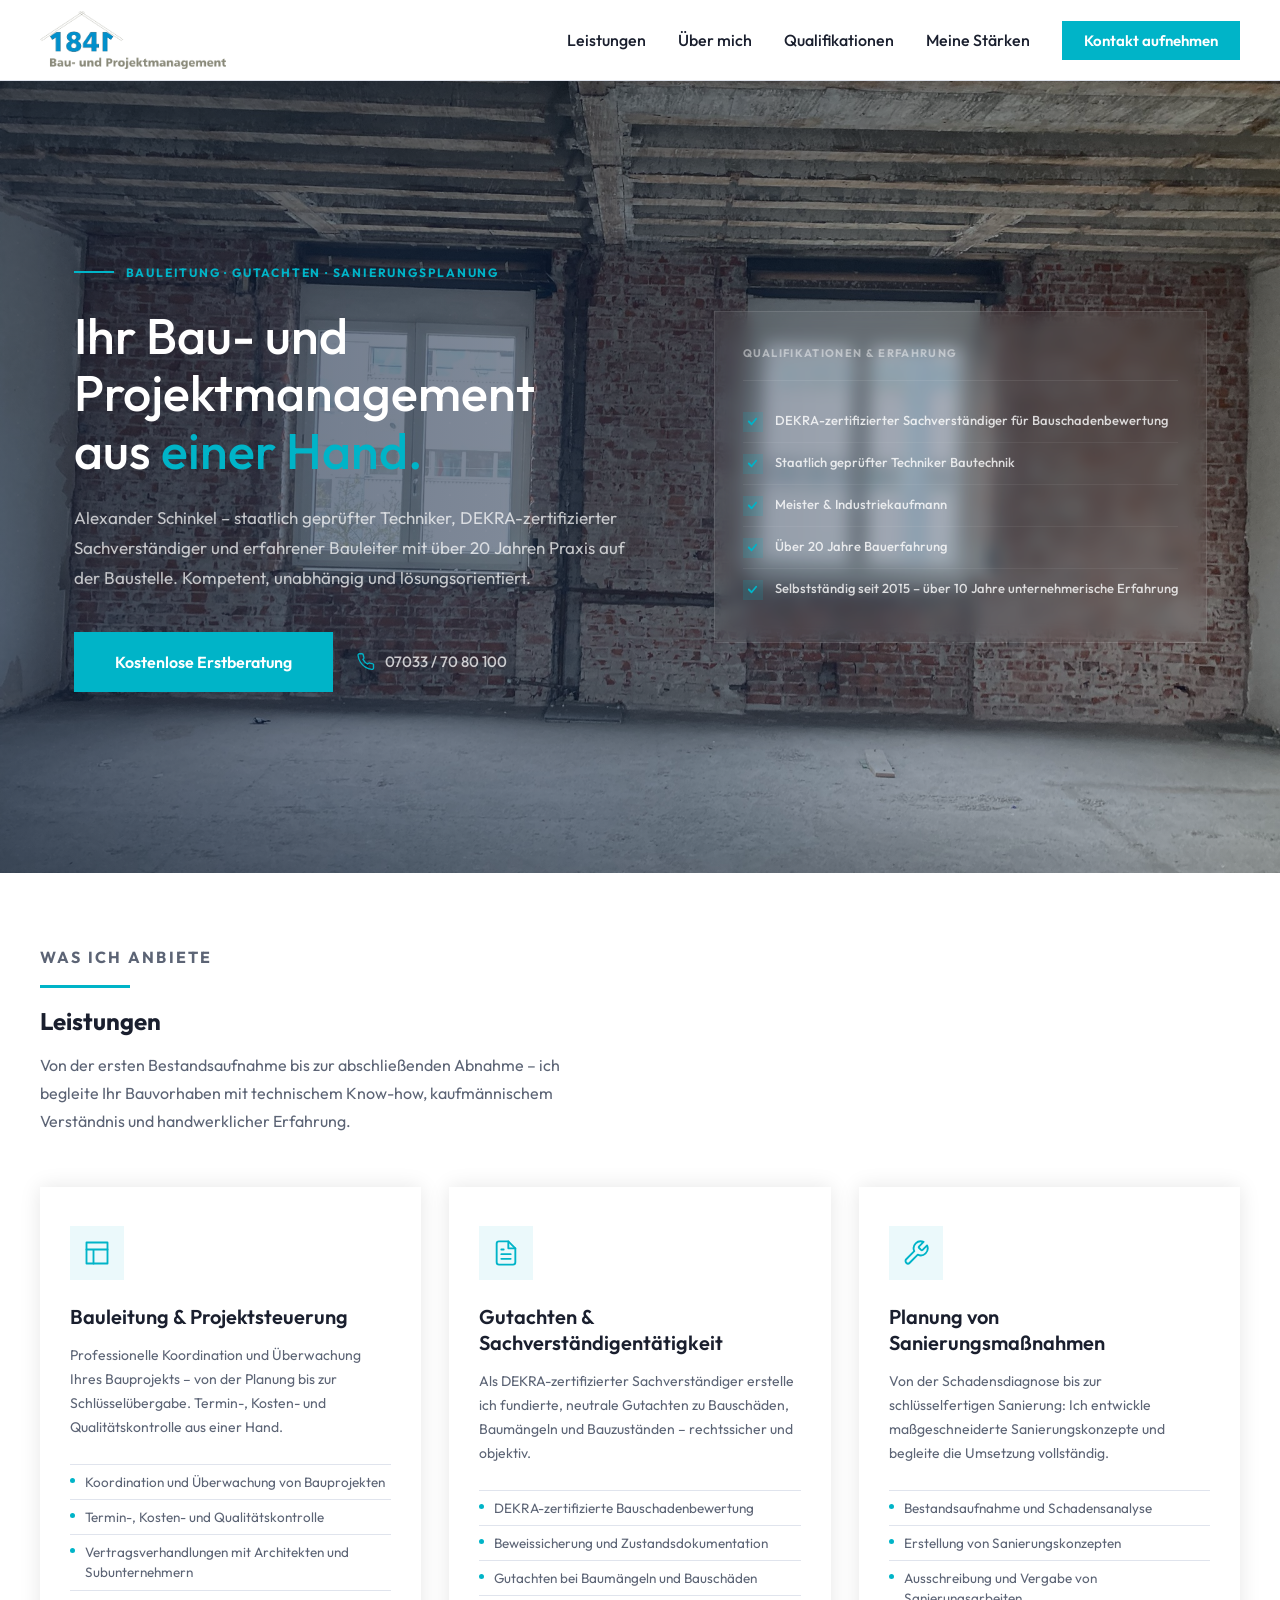
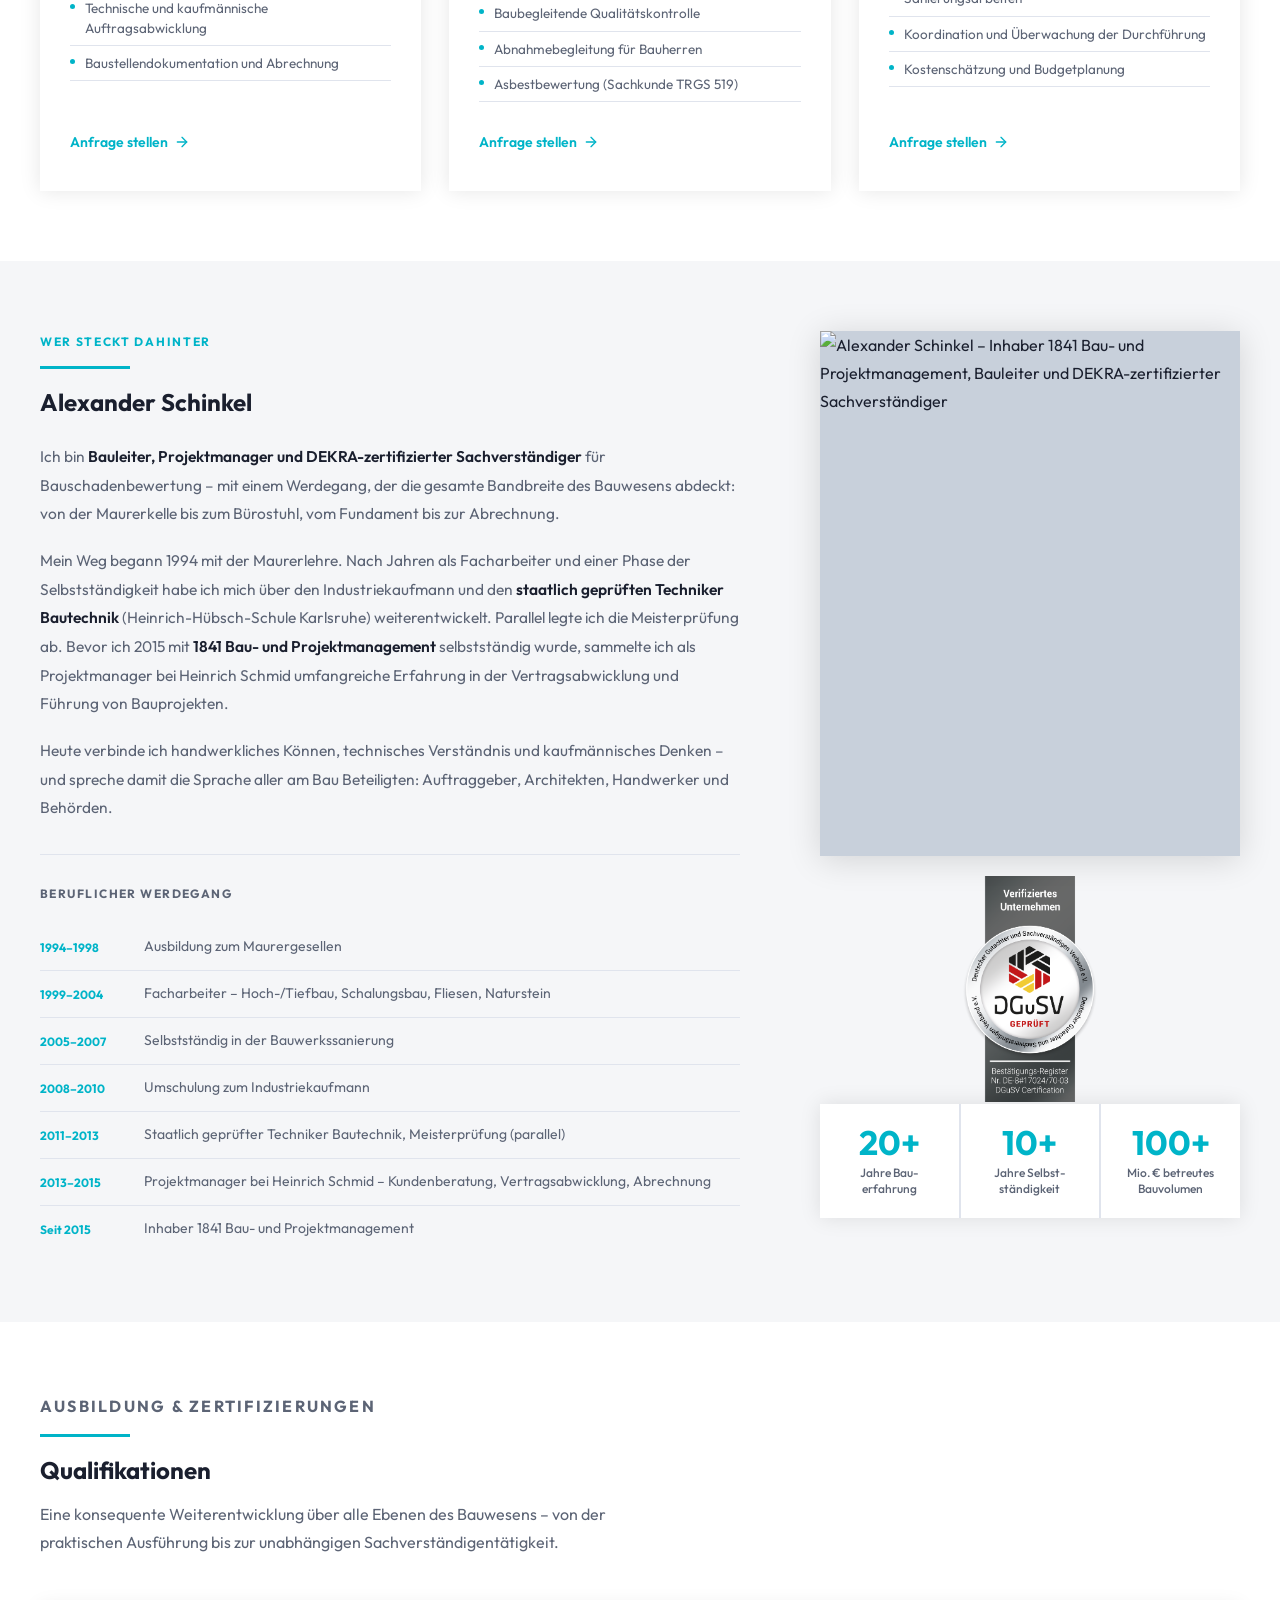
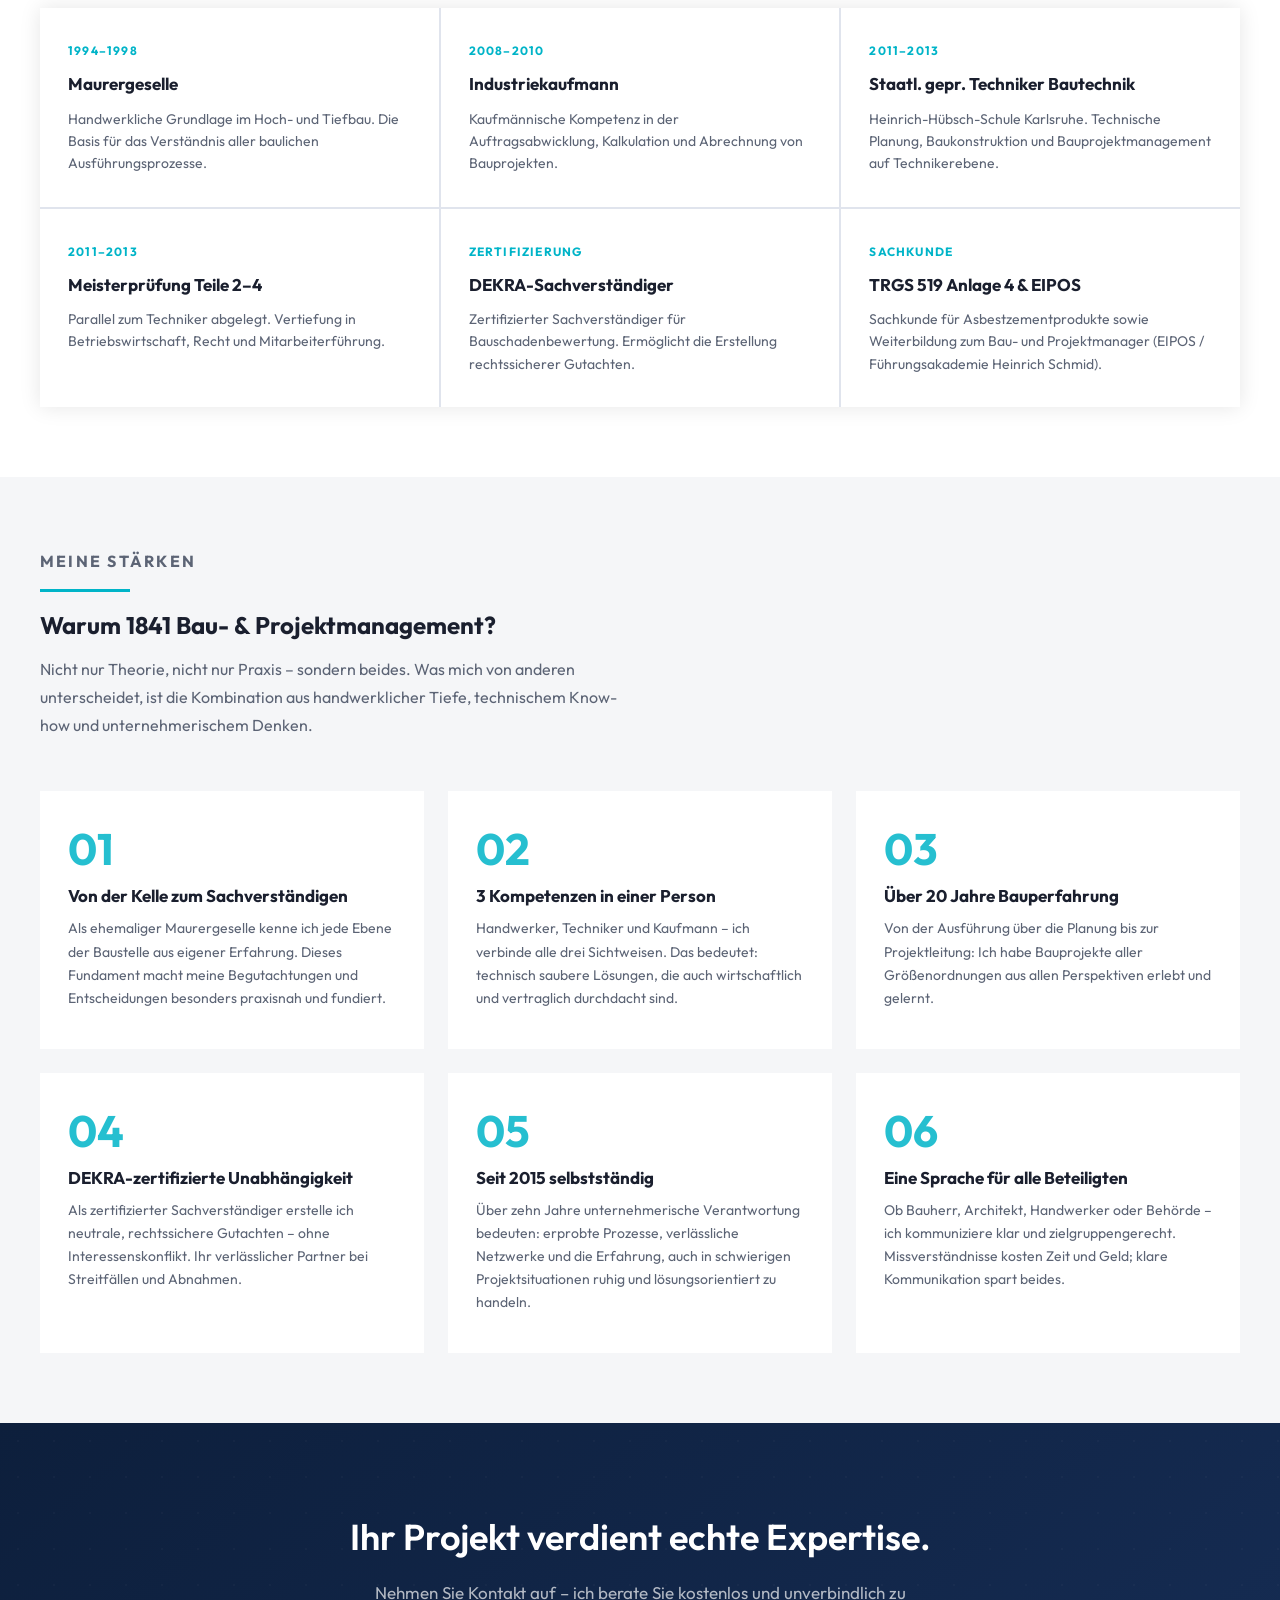
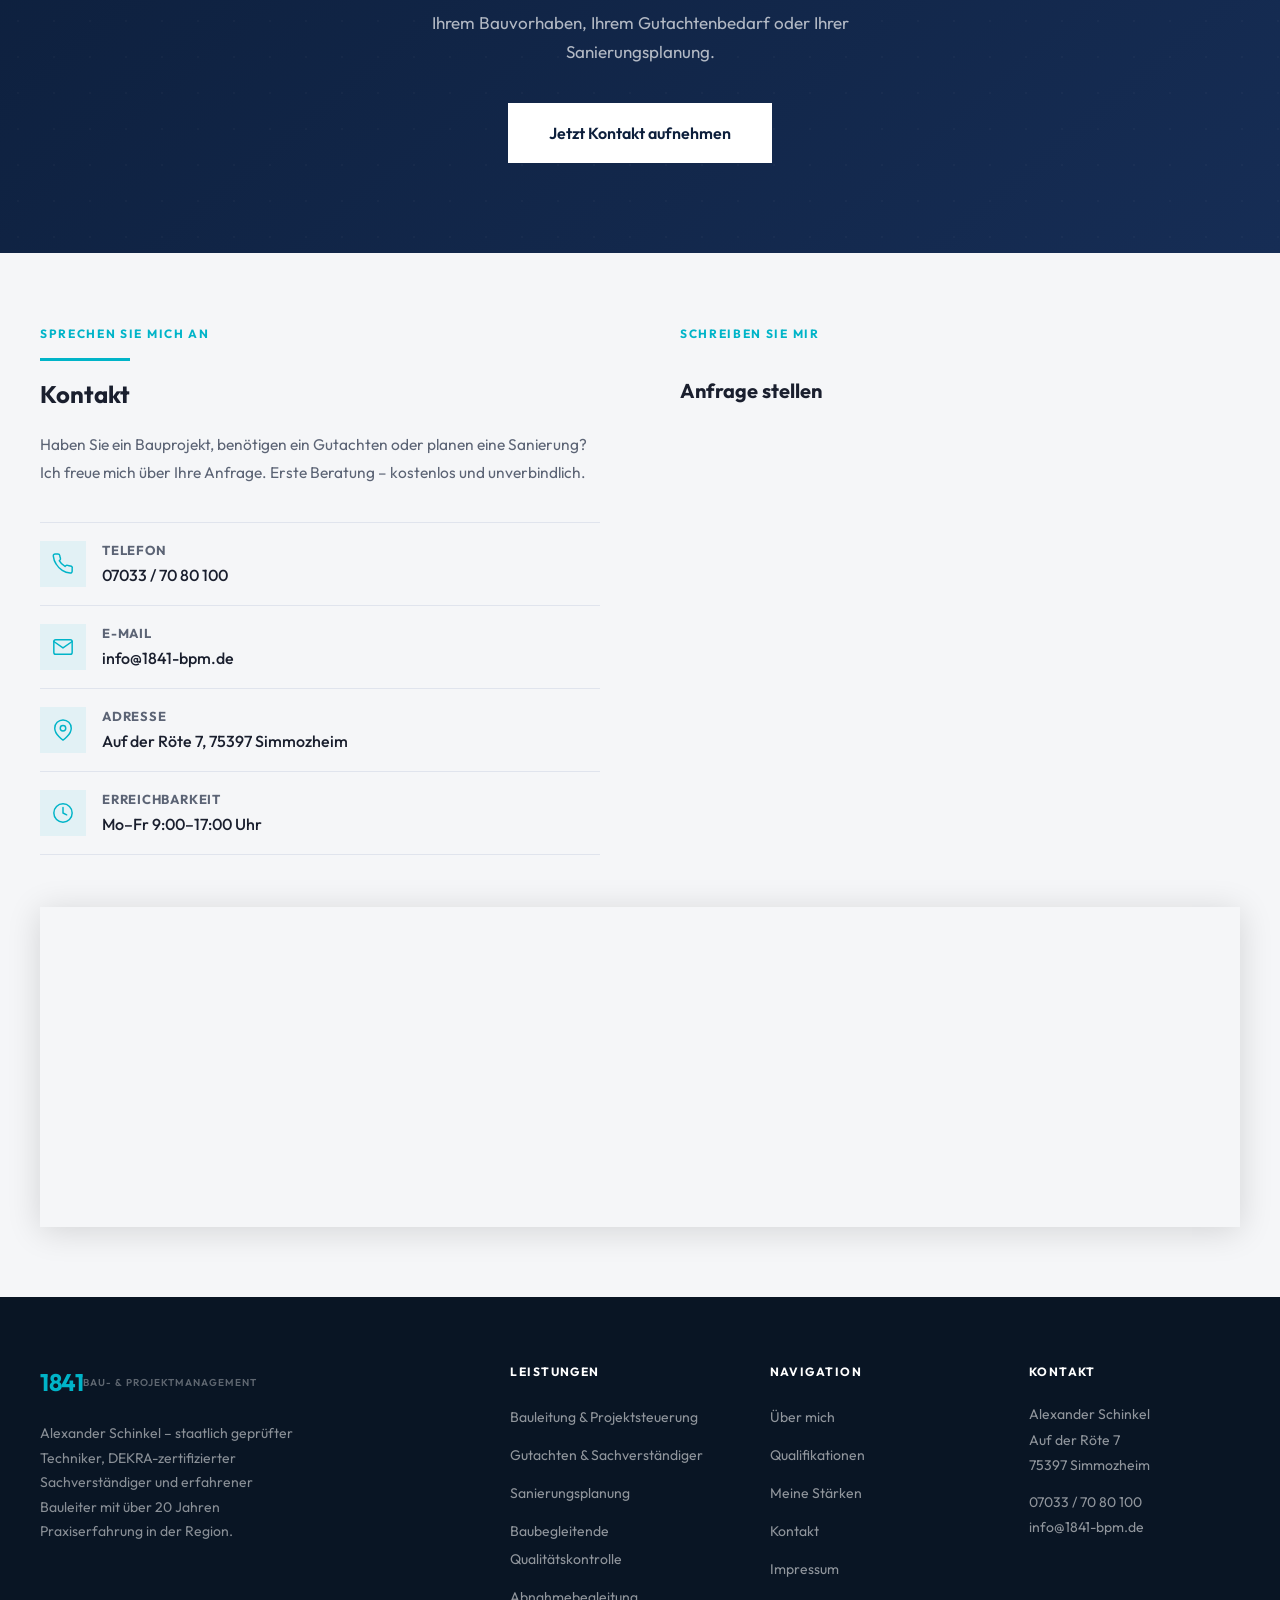
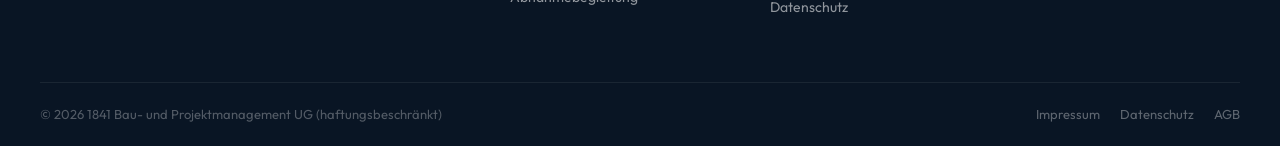
==== commit 678a4149: "Update footer: nur 2026, Name entfernt" ====
--- a/index.html
+++ b/index.html
@@ -689,7 +689,7 @@
     </div>
 
     <div class="footer-bottom">
-      <span>&copy; 2015–2026 1841 Bau- und Projektmanagement UG (haftungsbeschränkt) · Alexander Schinkel</span>
+      <span>&copy; 2026 1841 Bau- und Projektmanagement UG (haftungsbeschränkt)</span>
       <div class="footer-bottom-links">
         <a href="impressum.html">Impressum</a>
         <a href="datenschutz.html">Datenschutz</a>
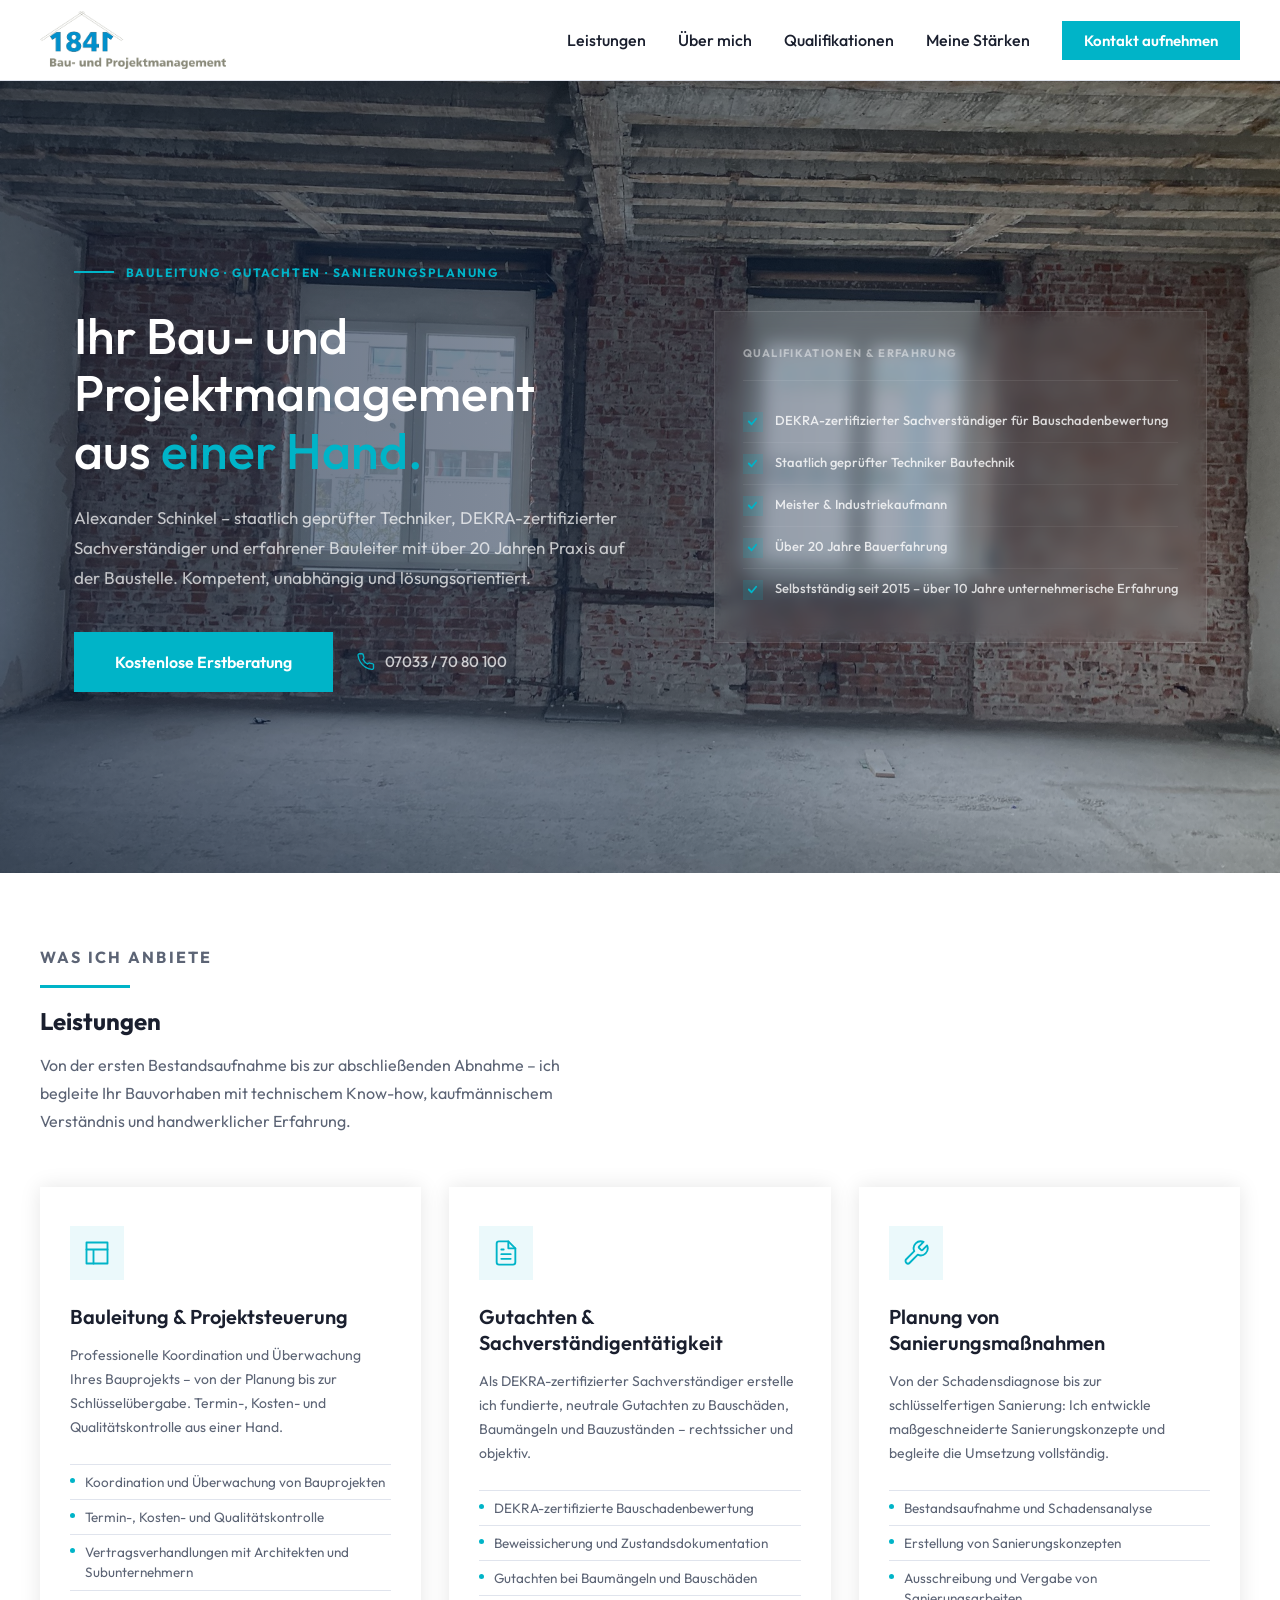
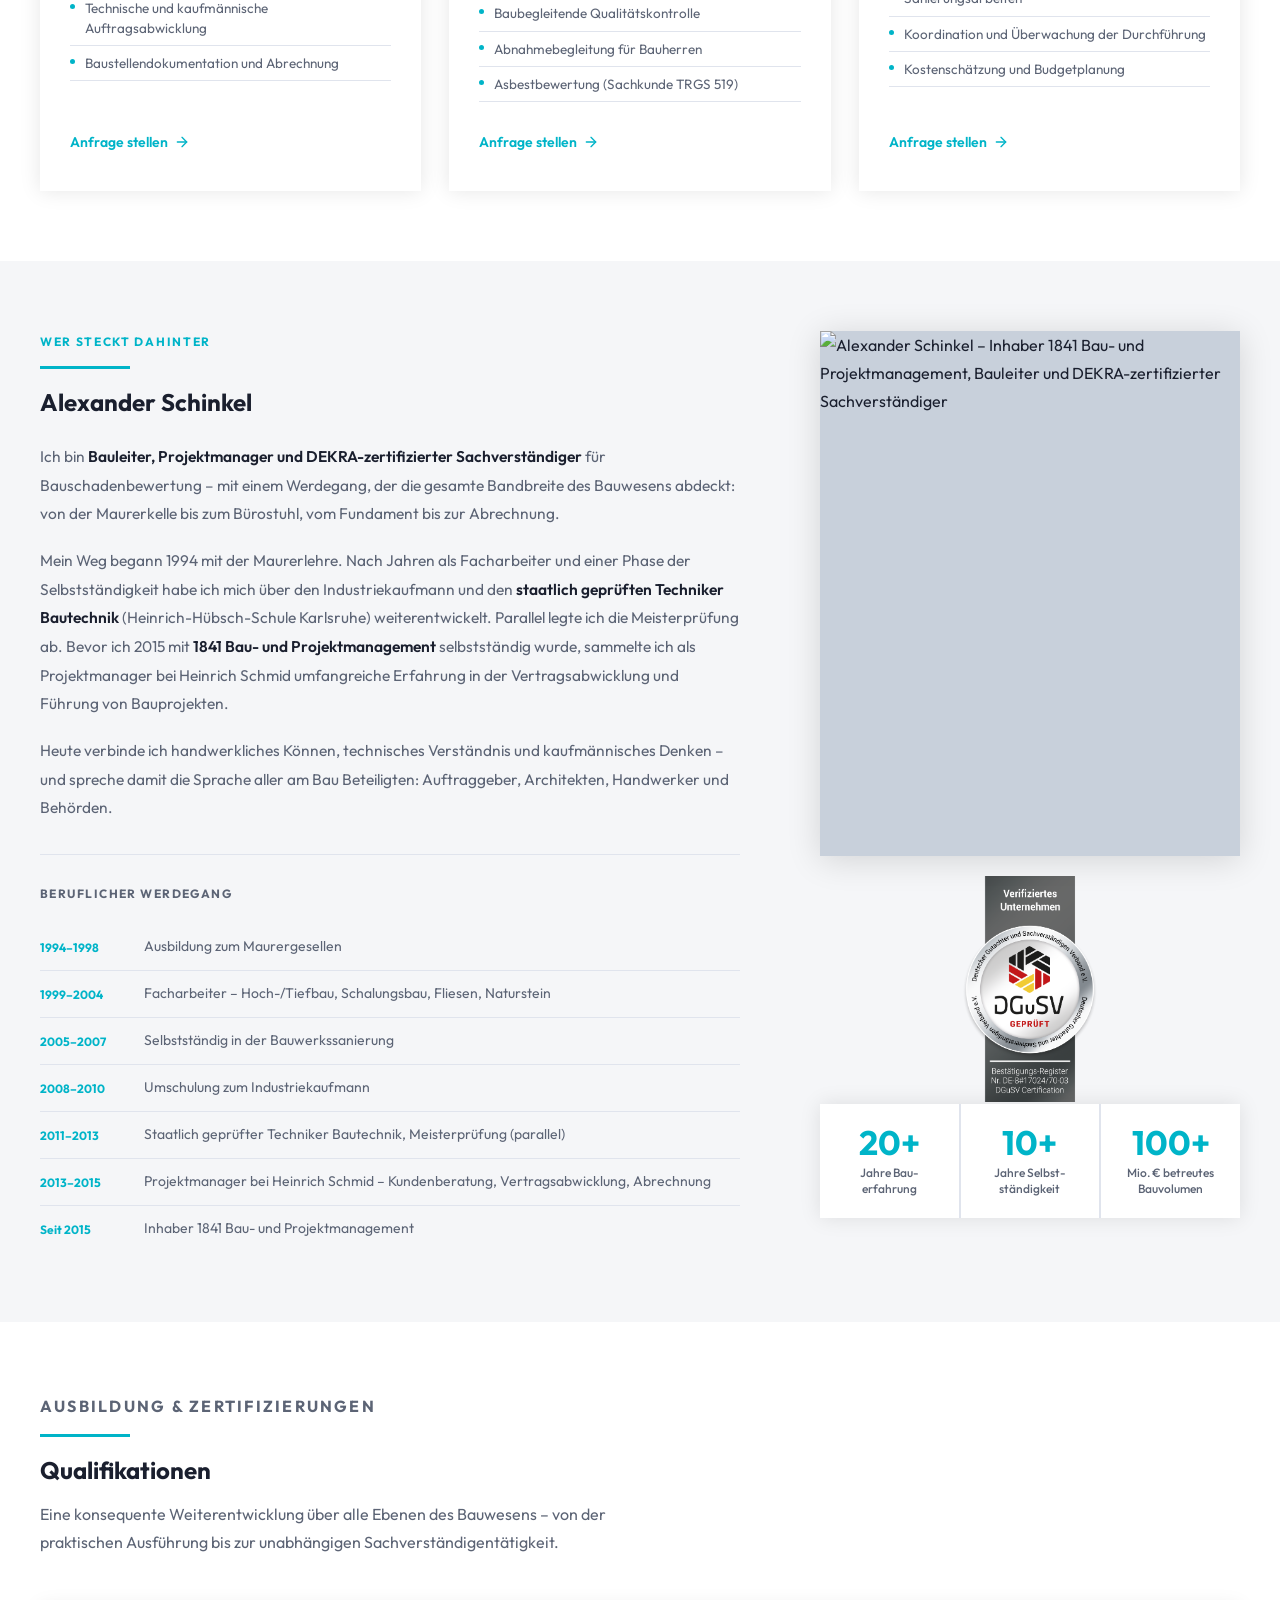
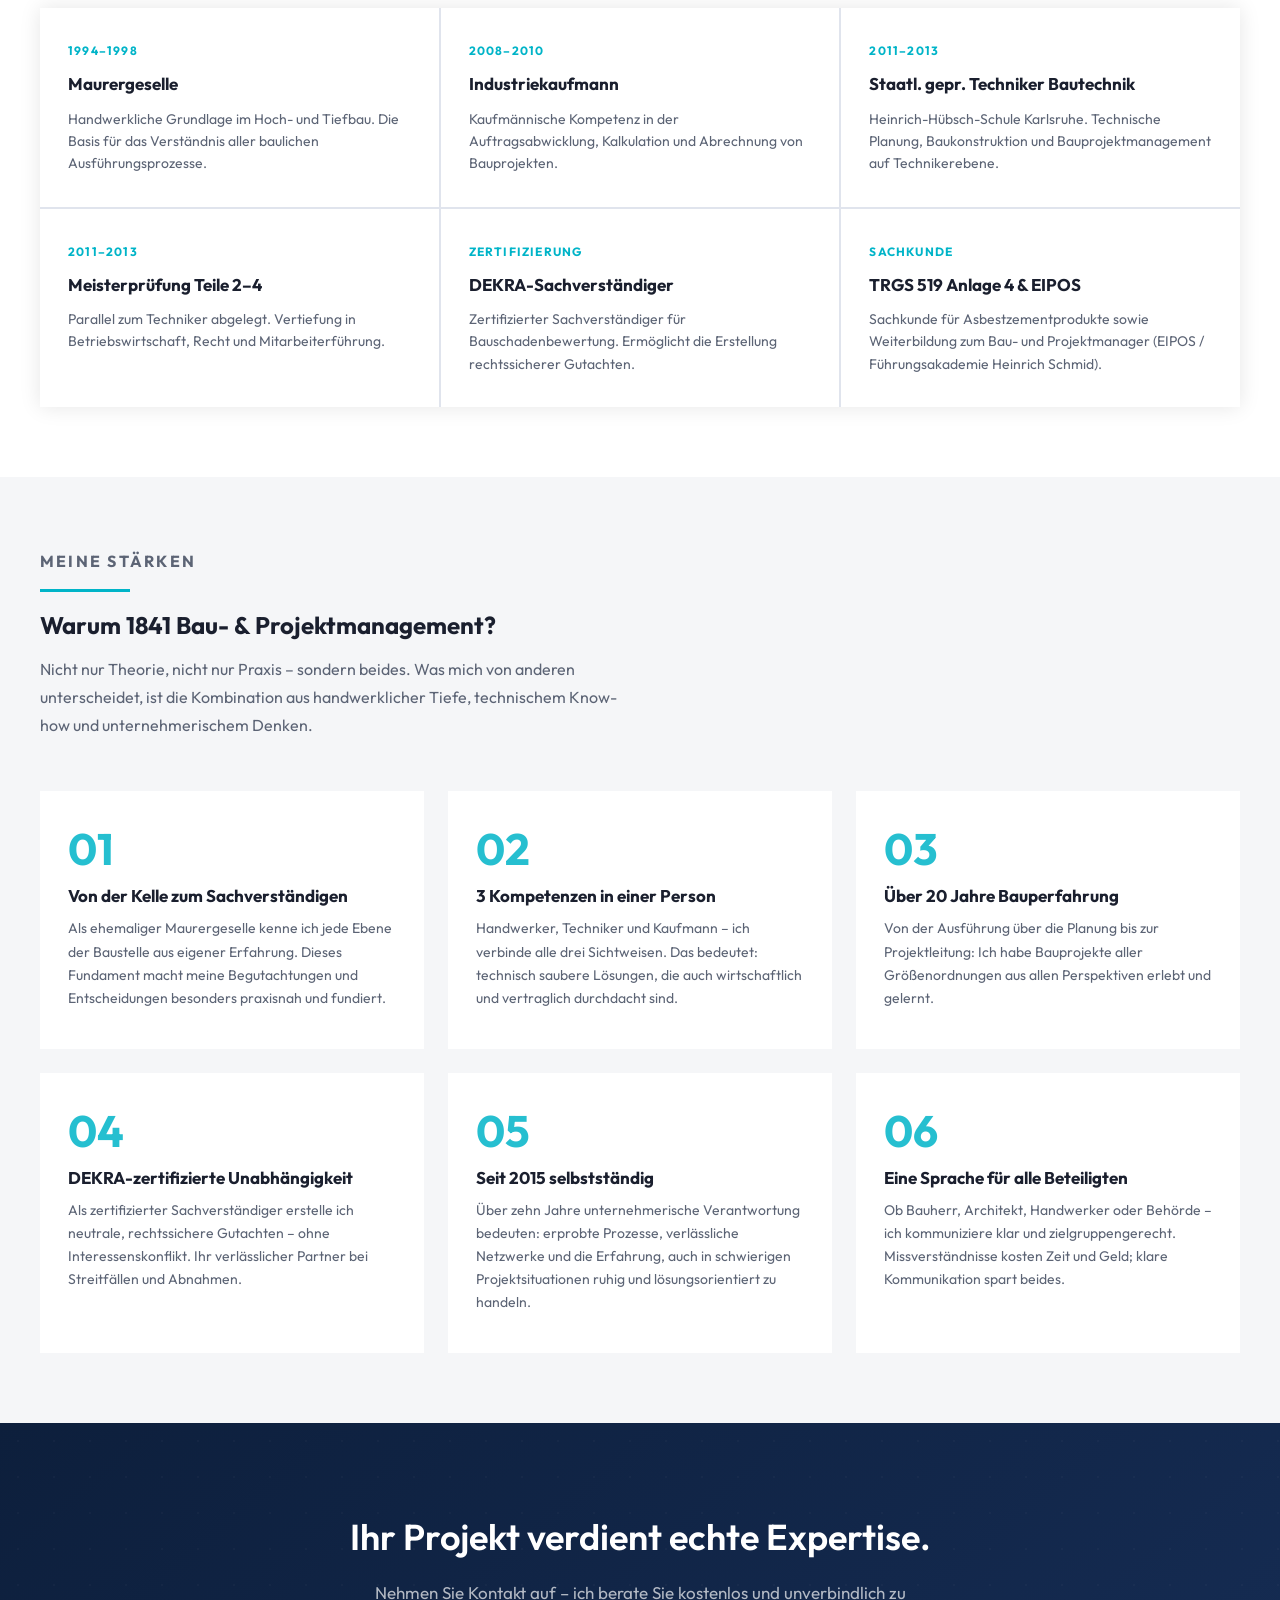
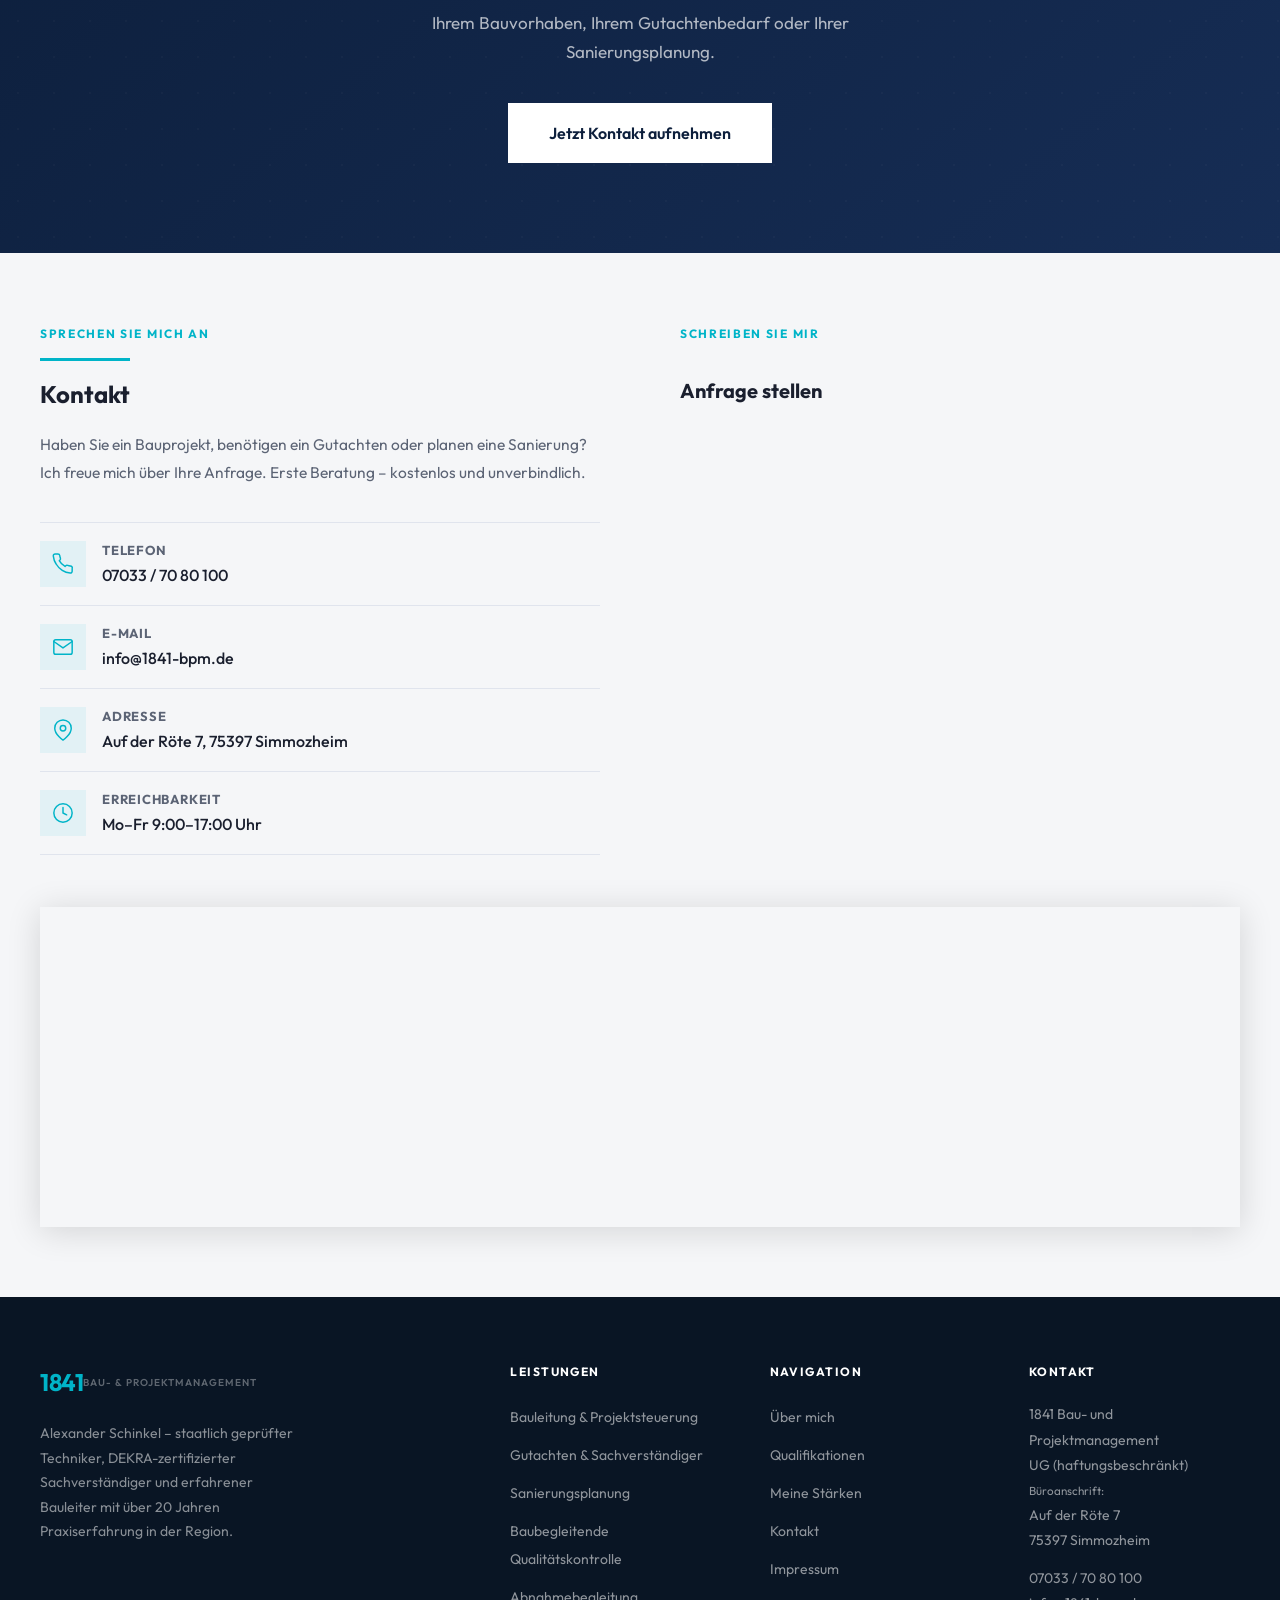
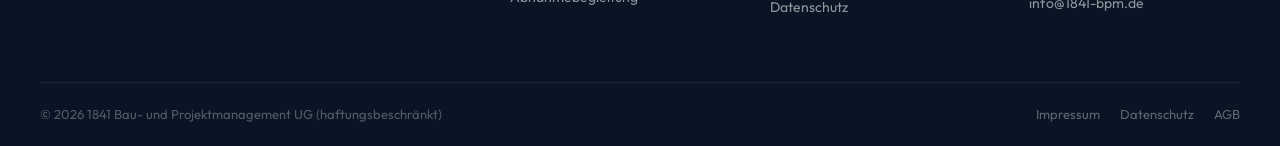
==== commit 71766d34: "Footer: Firmierung statt Name, Büroanschrift-Hinweis" ====
--- a/index.html
+++ b/index.html
@@ -673,7 +673,9 @@
         <h4>Kontakt</h4>
         <address>
           <p>
-            Alexander Schinkel<br />
+            1841 Bau- und Projektmanagement<br />
+            UG (haftungsbeschränkt)<br />
+            <small>Büroanschrift:</small><br />
             Auf der Röte 7<br />
             75397 Simmozheim
           </p>
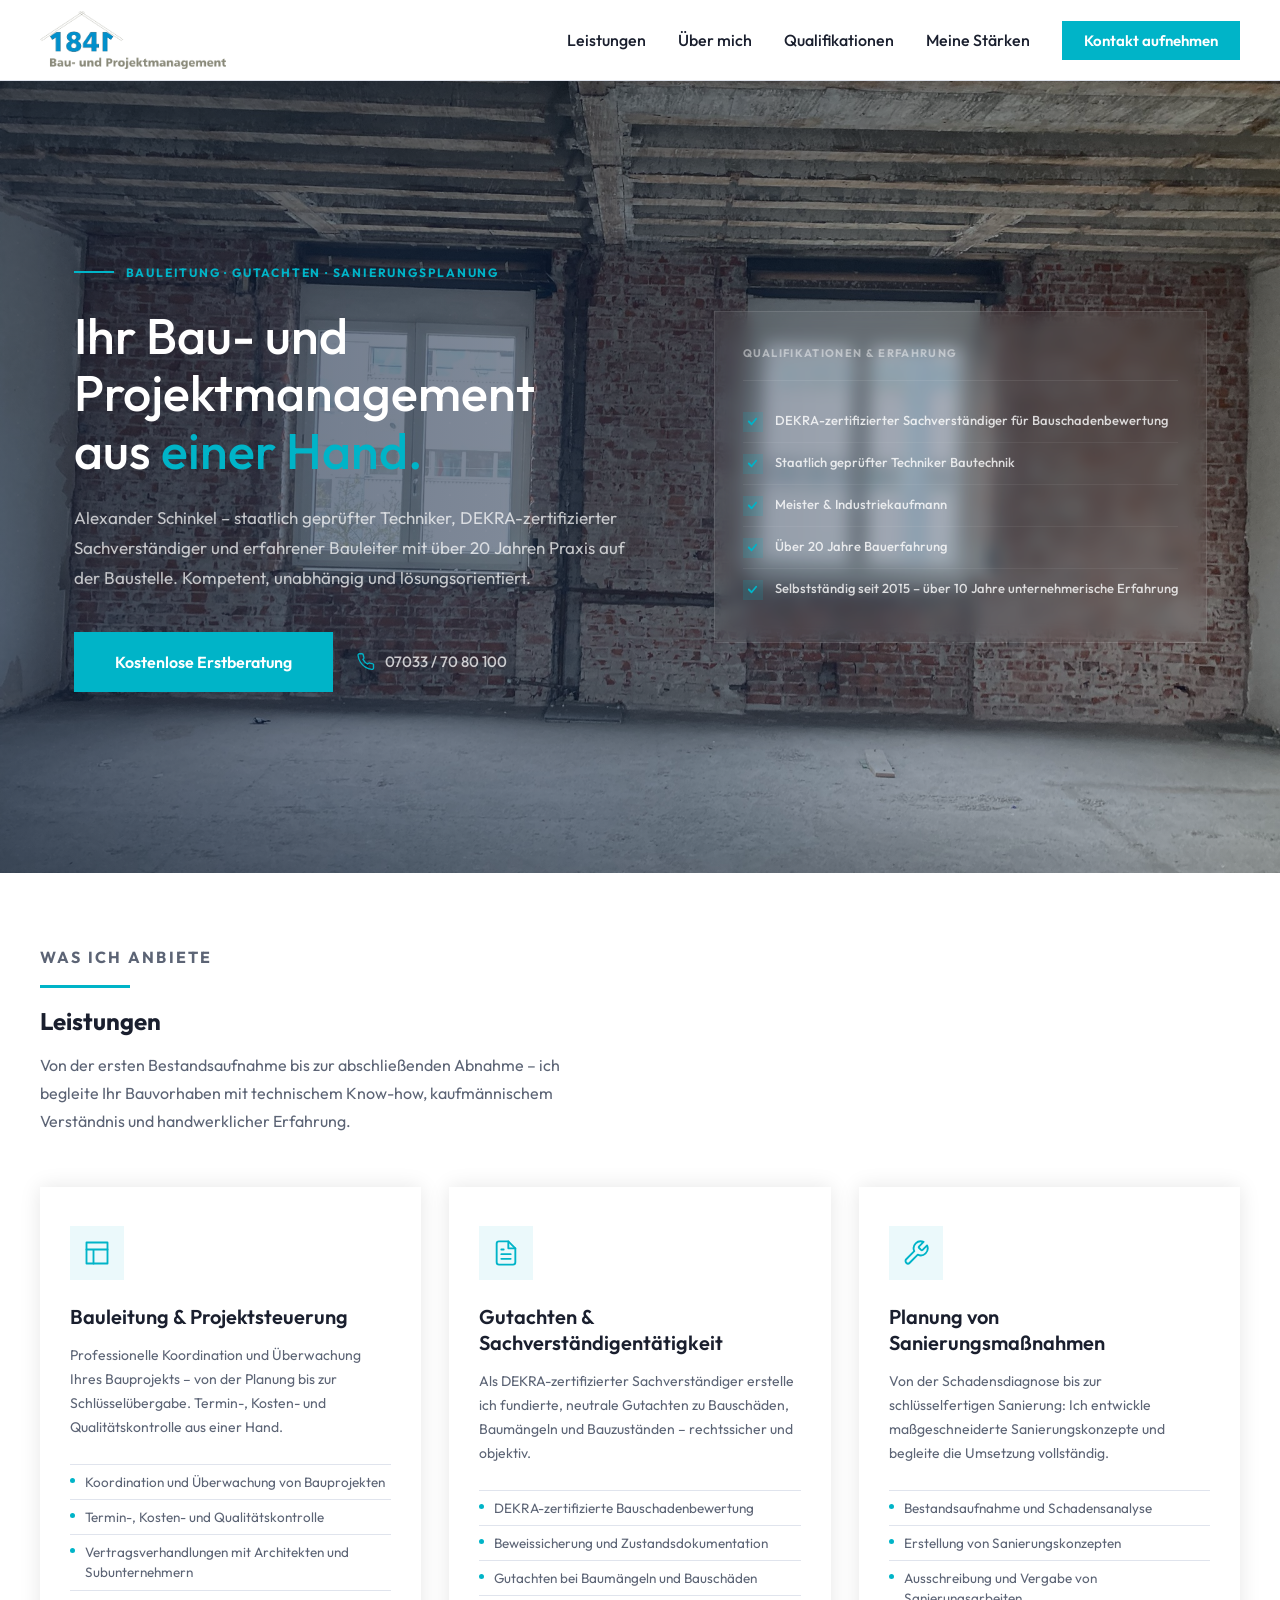
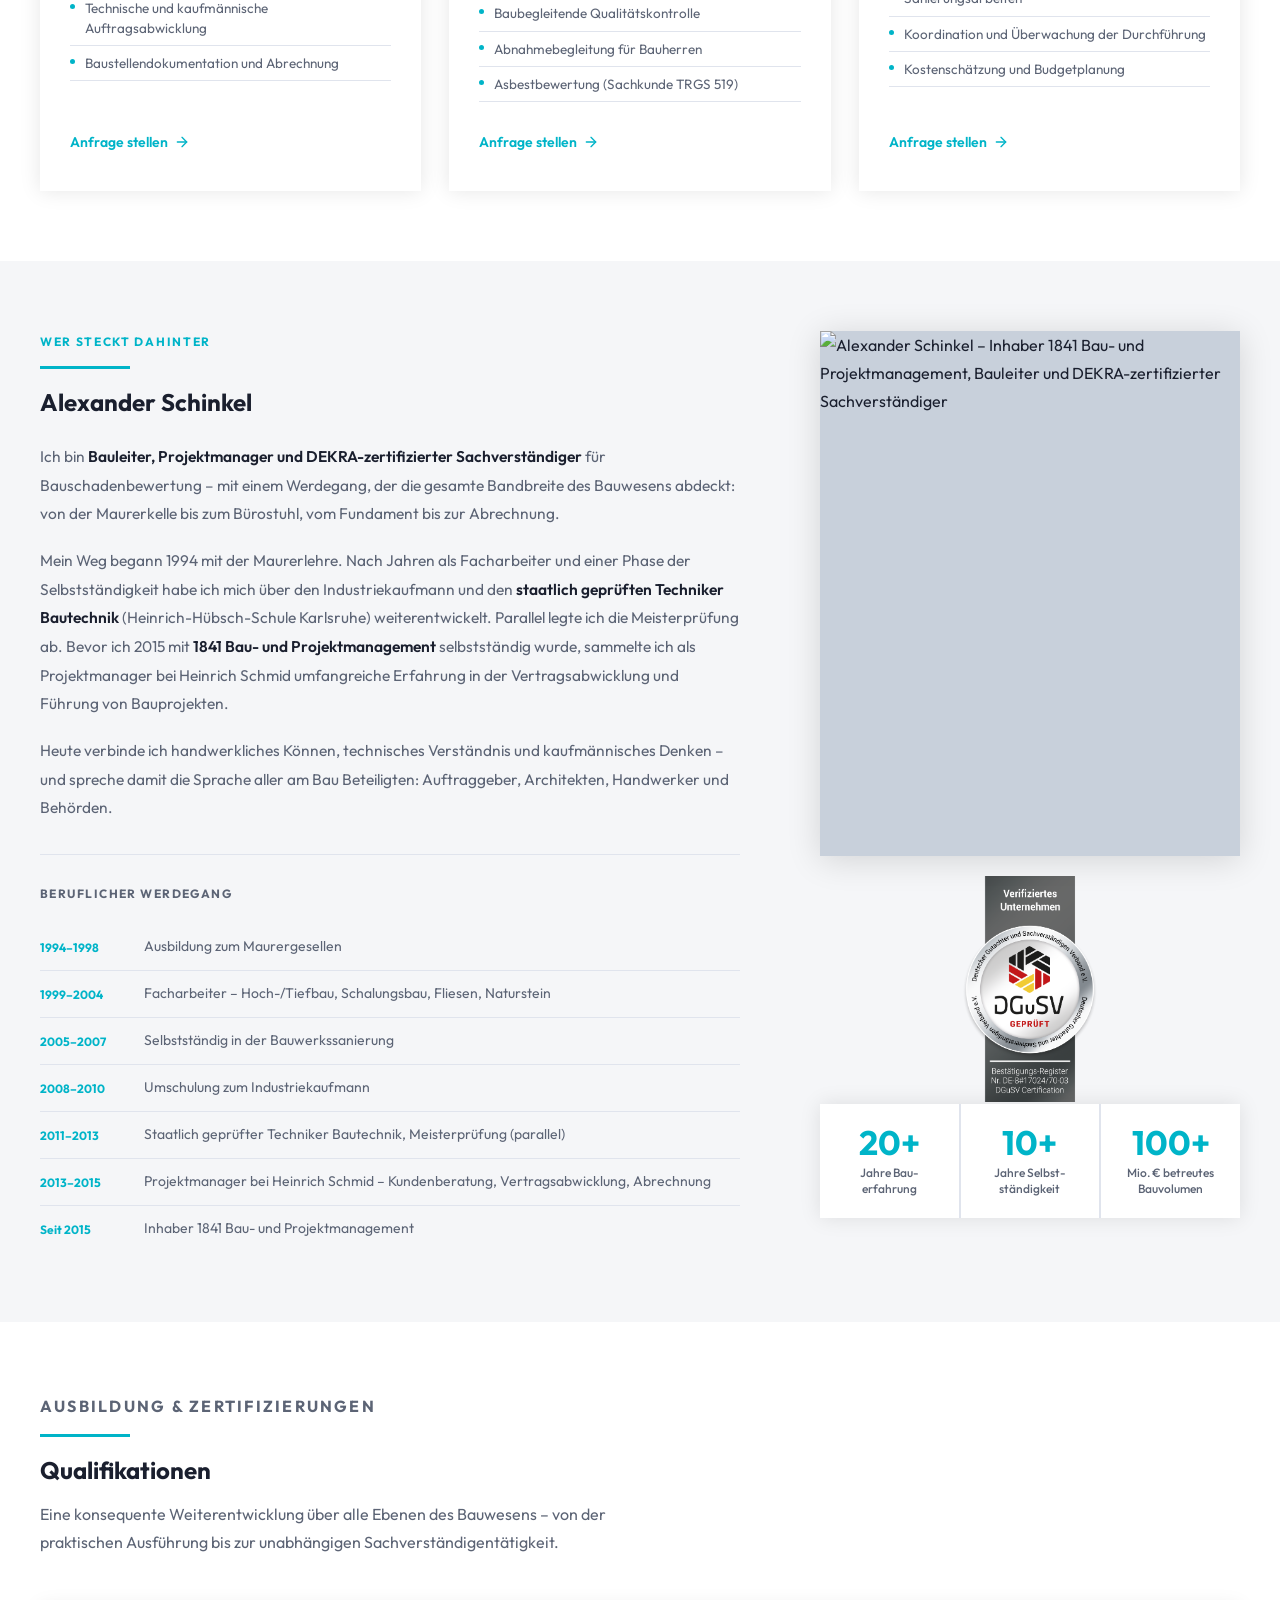
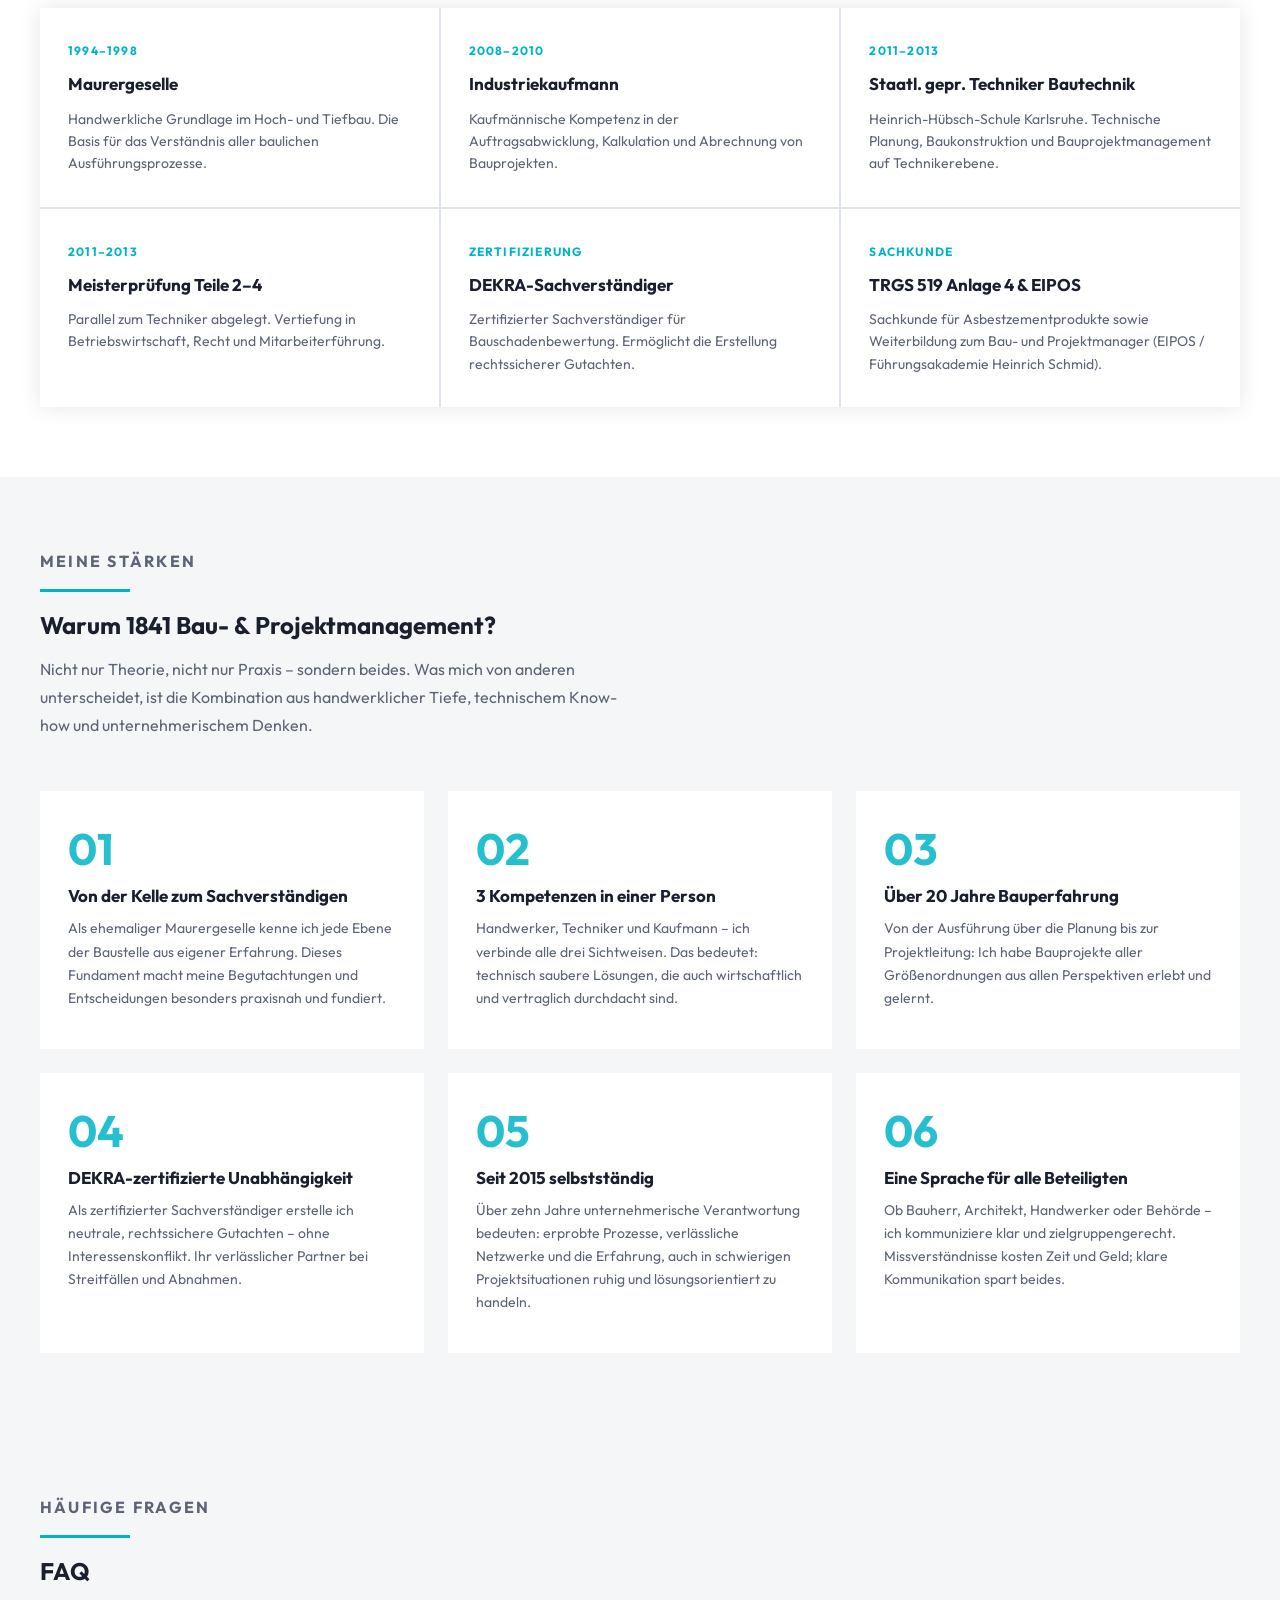
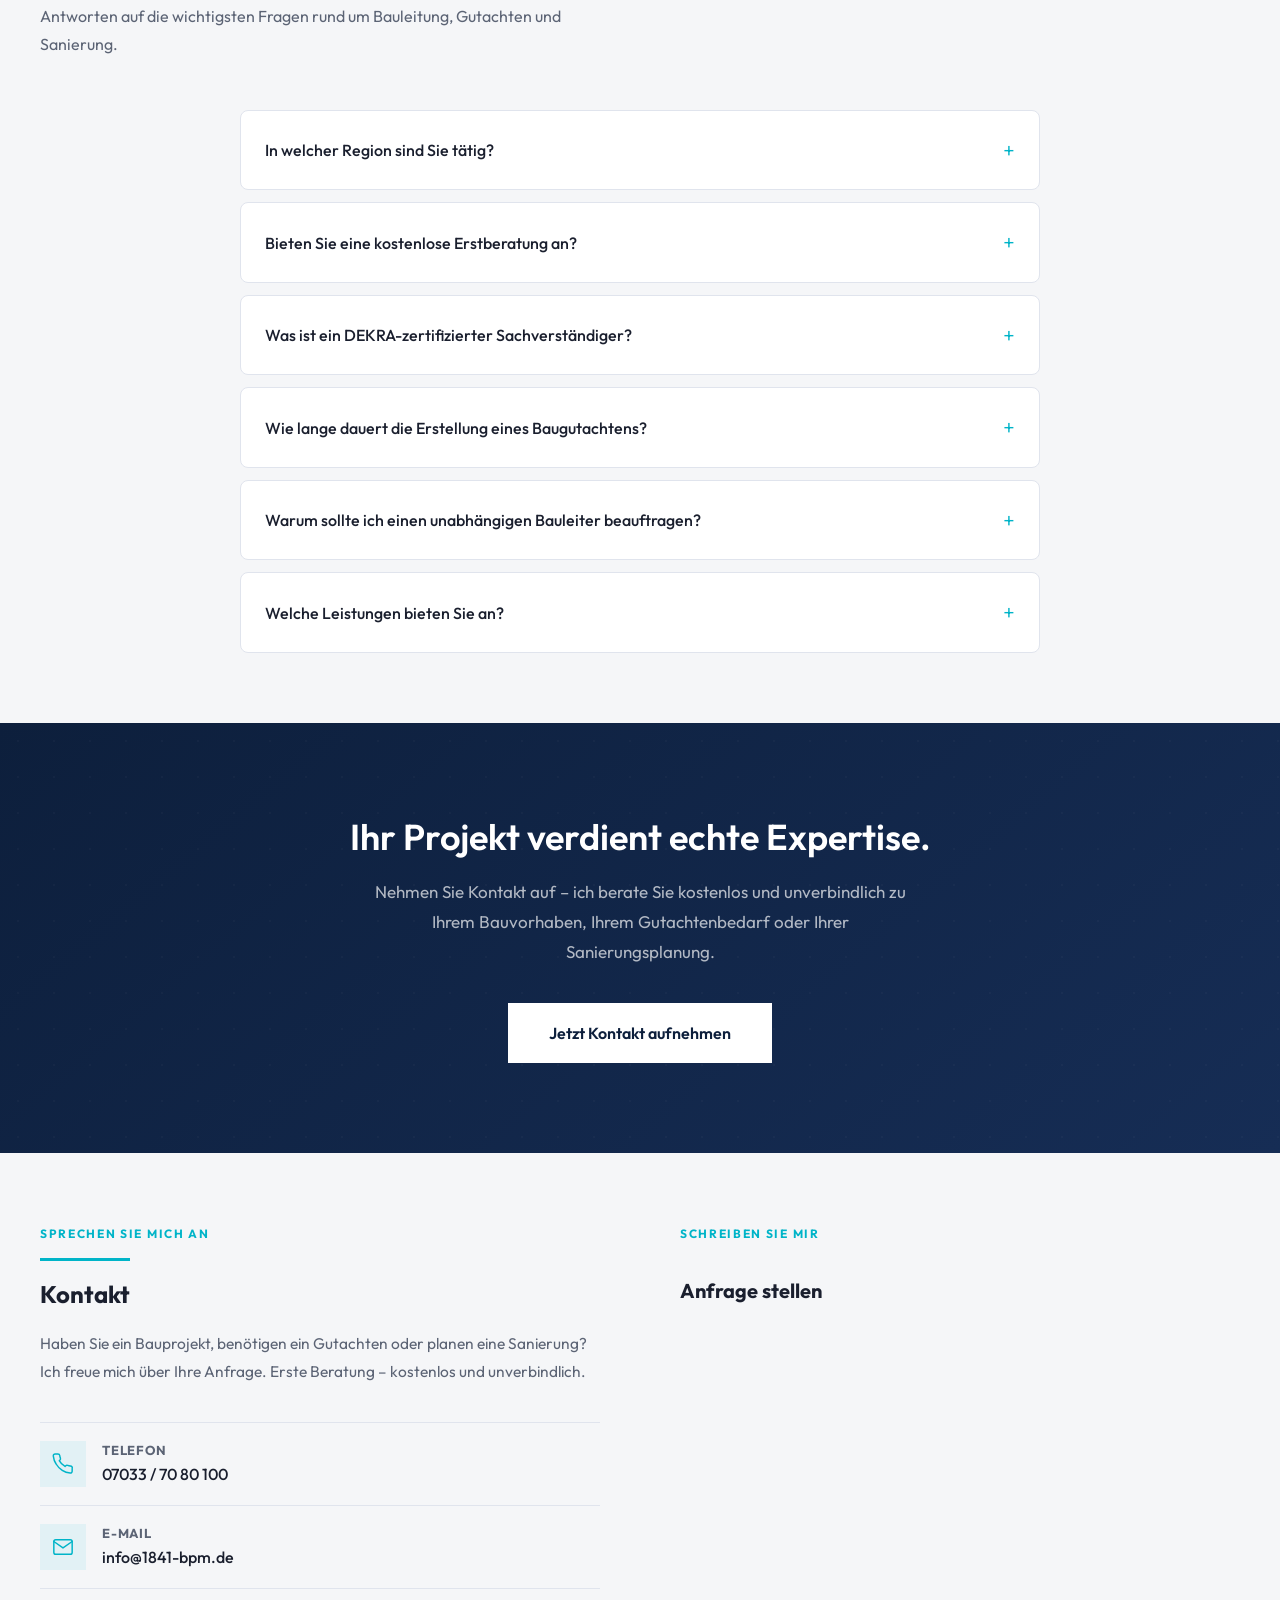
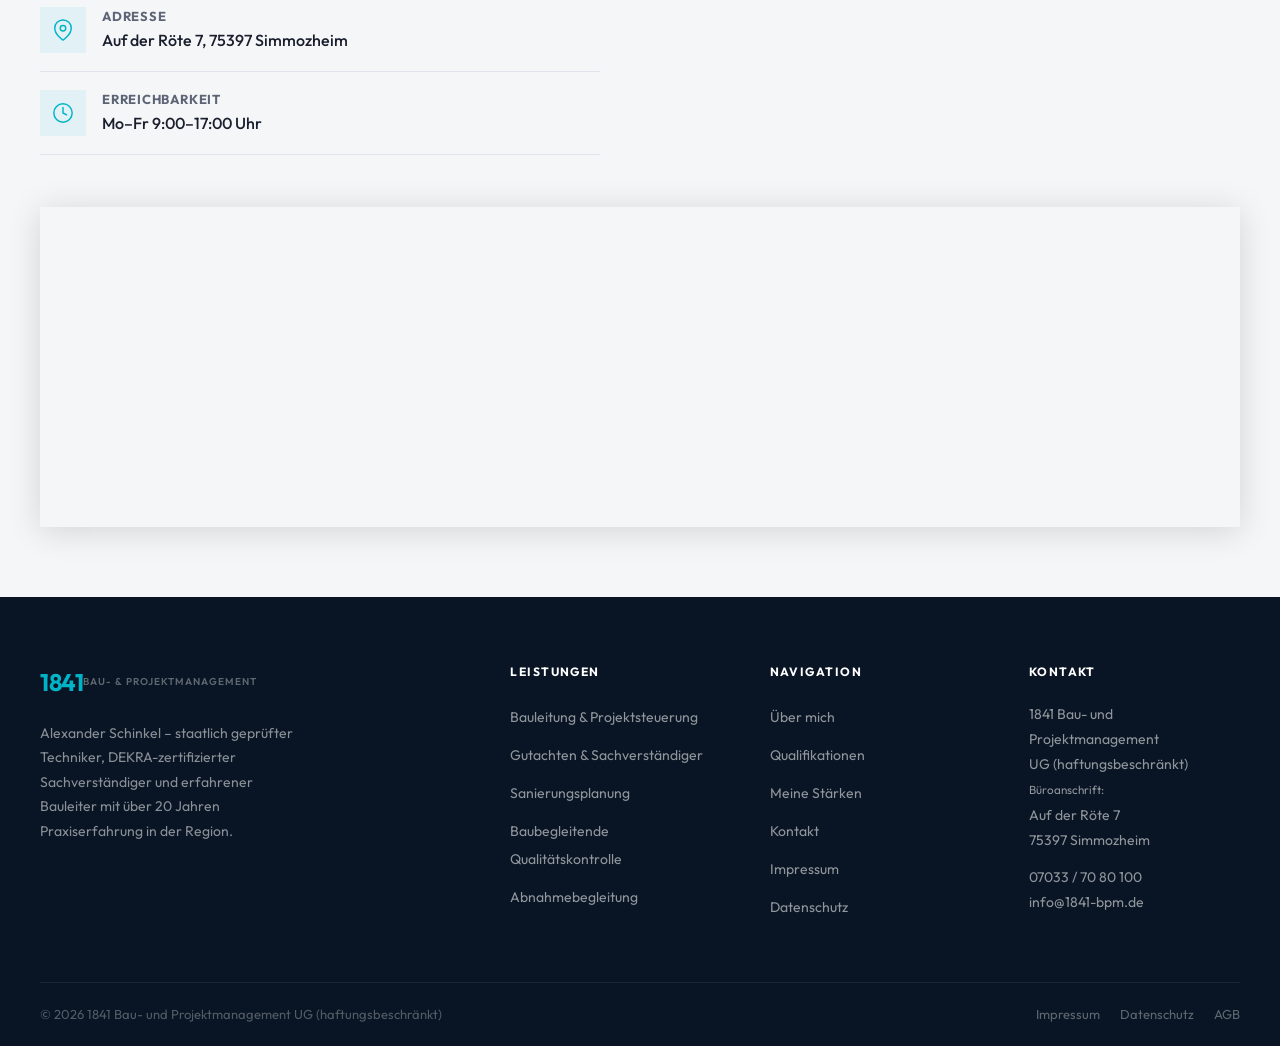
==== commit 3aa88ab6: "GEO: Schema.org JSON-LD, Geo-Meta-Tags, FAQ-Sektion, llms.txt" ====
--- a/index.html
+++ b/index.html
@@ -25,6 +25,100 @@
   <link href="https://fonts.googleapis.com/css2?family=Outfit:wght@300;400;500;600;700&display=swap" rel="stylesheet" />
 
   <link rel="stylesheet" href="css/style.css" />
+
+  <!-- Geo Meta Tags -->
+  <meta name="geo.region" content="DE-BW" />
+  <meta name="geo.placename" content="Simmozheim, Calw, Pforzheim, Böblingen, Stuttgart" />
+  <meta name="geo.position" content="48.671;8.870" />
+  <meta name="ICBM" content="48.671, 8.870" />
+
+  <!-- Schema.org JSON-LD -->
+  <script type="application/ld+json">
+  {
+    "@context": "https://schema.org",
+    "@graph": [
+      {
+        "@type": "LocalBusiness",
+        "@id": "https://www.1841-bpm.de/#business",
+        "name": "1841 Bau- und Projektmanagement UG (haftungsbeschränkt)",
+        "alternateName": "1841 BPM",
+        "description": "Bauleitung, Gutachten und Sanierungsplanung aus einer Hand. DEKRA-zertifizierter Sachverständiger Alexander Schinkel mit über 20 Jahren Erfahrung in der Region Calw, Pforzheim, Böblingen und Stuttgart.",
+        "url": "https://www.1841-bpm.de",
+        "telephone": "+4970337080100",
+        "email": "info@1841-bpm.de",
+        "address": {
+          "@type": "PostalAddress",
+          "streetAddress": "Auf der Röte 7",
+          "addressLocality": "Simmozheim",
+          "postalCode": "75397",
+          "addressCountry": "DE"
+        },
+        "geo": {
+          "@type": "GeoCoordinates",
+          "latitude": 48.671,
+          "longitude": 8.870
+        },
+        "openingHoursSpecification": [{
+          "@type": "OpeningHoursSpecification",
+          "dayOfWeek": ["Monday","Tuesday","Wednesday","Thursday","Friday"],
+          "opens": "09:00",
+          "closes": "17:00"
+        }],
+        "areaServed": ["Simmozheim","Althengstett","Calw","Nagold","Pforzheim","Böblingen","Sindelfingen","Stuttgart","Karlsruhe","Baden-Württemberg"],
+        "hasOfferCatalog": {
+          "@type": "OfferCatalog",
+          "name": "Leistungen",
+          "itemListElement": [
+            {"@type":"Offer","itemOffered":{"@type":"Service","name":"Bauleitung & Projektsteuerung"}},
+            {"@type":"Offer","itemOffered":{"@type":"Service","name":"Gutachten & Sachverständigentätigkeit (DEKRA-zertifiziert)"}},
+            {"@type":"Offer","itemOffered":{"@type":"Service","name":"Planung von Sanierungsmaßnahmen"}}
+          ]
+        },
+        "founder": {
+          "@type": "Person",
+          "name": "Alexander Schinkel",
+          "jobTitle": "Geschäftsführer, DEKRA-zertifizierter Sachverständiger"
+        }
+      },
+      {
+        "@type": "FAQPage",
+        "@id": "https://www.1841-bpm.de/#faq",
+        "mainEntity": [
+          {
+            "@type": "Question",
+            "name": "In welcher Region ist 1841 Bau- und Projektmanagement tätig?",
+            "acceptedAnswer": {"@type":"Answer","text":"Wir sind hauptsächlich in der Region Simmozheim, Althengstett, Calw, Nagold, Pforzheim, Böblingen und im Großraum Stuttgart tätig."}
+          },
+          {
+            "@type": "Question",
+            "name": "Bieten Sie eine kostenlose Erstberatung an?",
+            "acceptedAnswer": {"@type":"Answer","text":"Ja, die erste Beratung zu Ihrem Bauvorhaben, Gutachtenbedarf oder Ihrer Sanierungsplanung ist kostenlos und unverbindlich."}
+          },
+          {
+            "@type": "Question",
+            "name": "Was ist ein DEKRA-zertifizierter Sachverständiger für Bauschadenbewertung?",
+            "acceptedAnswer": {"@type":"Answer","text":"Ein DEKRA-zertifizierter Sachverständiger ist eine unabhängige, geprüfte Fachkraft, die rechtssichere Gutachten zu Bauschäden, Baumängeln und Bauzuständen erstellt. Die Zertifizierung garantiert Neutralität und fachliche Kompetenz."}
+          },
+          {
+            "@type": "Question",
+            "name": "Welche Leistungen bietet 1841 Bau- und Projektmanagement an?",
+            "acceptedAnswer": {"@type":"Answer","text":"Wir bieten Bauleitung & Projektsteuerung, Gutachten & Sachverständigentätigkeit (DEKRA-zertifiziert) sowie Planung von Sanierungsmaßnahmen an – alles aus einer Hand."}
+          },
+          {
+            "@type": "Question",
+            "name": "Wie lange dauert die Erstellung eines Baugutachtens?",
+            "acceptedAnswer": {"@type":"Answer","text":"Die Dauer hängt vom Umfang des Schadens ab. In der Regel erhalten Sie ein vollständiges Gutachten innerhalb von 1–3 Wochen nach der Besichtigung."}
+          },
+          {
+            "@type": "Question",
+            "name": "Warum sollte ich einen unabhängigen Bauleiter beauftragen?",
+            "acceptedAnswer": {"@type":"Answer","text":"Ein unabhängiger Bauleiter vertritt ausschließlich Ihre Interessen als Bauherr. Er überwacht Qualität, Termine und Kosten ohne Interessenkonflikt mit ausführenden Firmen."}
+          }
+        ]
+      }
+    ]
+  }
+  </script>
 </head>
 <body>
 
@@ -500,6 +594,66 @@
           Missverständnisse kosten Zeit und Geld; klare Kommunikation spart beides.
         </p>
       </div>
+
+    </div>
+  </div>
+</section>
+
+
+<!-- ============================================================
+     FAQ
+     ============================================================ -->
+<section class="section-faq" id="faq" aria-labelledby="faq-heading">
+  <div class="container">
+    <header class="section-header">
+      <p class="section-label">Häufige Fragen</p>
+      <h2 id="faq-heading">FAQ</h2>
+      <p>Antworten auf die wichtigsten Fragen rund um Bauleitung, Gutachten und Sanierung.</p>
+    </header>
+
+    <div class="faq-list">
+
+      <details class="faq-item">
+        <summary class="faq-question">In welcher Region sind Sie tätig?</summary>
+        <div class="faq-answer">
+          <p>Hauptsächlich in der Region Simmozheim, Althengstett, Calw, Nagold, Pforzheim, Böblingen und im Großraum Stuttgart. Bei größeren Projekten auch darüber hinaus – sprechen Sie mich gerne an.</p>
+        </div>
+      </details>
+
+      <details class="faq-item">
+        <summary class="faq-question">Bieten Sie eine kostenlose Erstberatung an?</summary>
+        <div class="faq-answer">
+          <p>Ja. Die erste Beratung zu Ihrem Bauvorhaben, Gutachtenbedarf oder Ihrer Sanierungsplanung ist kostenlos und unverbindlich.</p>
+        </div>
+      </details>
+
+      <details class="faq-item">
+        <summary class="faq-question">Was ist ein DEKRA-zertifizierter Sachverständiger?</summary>
+        <div class="faq-answer">
+          <p>Ein DEKRA-zertifizierter Sachverständiger ist eine unabhängige, geprüfte Fachkraft, die rechtssichere Gutachten zu Bauschäden, Baumängeln und Bauzuständen erstellt. Die Zertifizierung garantiert Neutralität und nachgewiesene Fachkompetenz.</p>
+        </div>
+      </details>
+
+      <details class="faq-item">
+        <summary class="faq-question">Wie lange dauert die Erstellung eines Baugutachtens?</summary>
+        <div class="faq-answer">
+          <p>Die Dauer hängt vom Umfang des Schadens und der Komplexität des Falls ab. In der Regel erhalten Sie ein vollständiges Gutachten innerhalb von 1–3 Wochen nach der Besichtigung.</p>
+        </div>
+      </details>
+
+      <details class="faq-item">
+        <summary class="faq-question">Warum sollte ich einen unabhängigen Bauleiter beauftragen?</summary>
+        <div class="faq-answer">
+          <p>Ein unabhängiger Bauleiter vertritt ausschließlich Ihre Interessen als Bauherr. Er überwacht Qualität, Termine und Kosten ohne Interessenkonflikt mit ausführenden Firmen – und kann im Streitfall als neutrale Instanz auftreten.</p>
+        </div>
+      </details>
+
+      <details class="faq-item">
+        <summary class="faq-question">Welche Leistungen bieten Sie an?</summary>
+        <div class="faq-answer">
+          <p>Bauleitung & Projektsteuerung, Gutachten & Sachverständigentätigkeit (DEKRA-zertifiziert) sowie Planung von Sanierungsmaßnahmen – alles aus einer Hand, von der ersten Bestandsaufnahme bis zur Abnahme.</p>
+        </div>
+      </details>
 
     </div>
   </div>
--- a/css/style.css
+++ b/css/style.css
@@ -885,6 +885,58 @@
   margin-top: 10px;
 }
 
+/* --- FAQ -------------------------------------------------- */
+.section-faq { background: var(--bg-alt); }
+
+.faq-list {
+  max-width: 800px;
+  margin: 0 auto;
+  display: flex;
+  flex-direction: column;
+  gap: 12px;
+}
+
+.faq-item {
+  background: var(--bg);
+  border: 1px solid var(--border);
+  border-radius: 8px;
+  overflow: hidden;
+}
+
+.faq-question {
+  display: flex;
+  justify-content: space-between;
+  align-items: center;
+  padding: 20px 24px;
+  font-weight: 500;
+  font-size: 16px;
+  cursor: pointer;
+  list-style: none;
+  gap: 16px;
+}
+
+.faq-question::-webkit-details-marker { display: none; }
+
+.faq-question::after {
+  content: '+';
+  font-size: 22px;
+  font-weight: 300;
+  color: var(--teal);
+  flex-shrink: 0;
+  transition: transform var(--transition);
+}
+
+.faq-item[open] .faq-question::after {
+  transform: rotate(45deg);
+}
+
+.faq-answer {
+  padding: 0 24px 20px;
+  color: var(--text-muted);
+  line-height: 1.75;
+  font-size: 15px;
+}
+
 .form-feedback {
   margin-top: 16px;
   padding: 14px 18px;
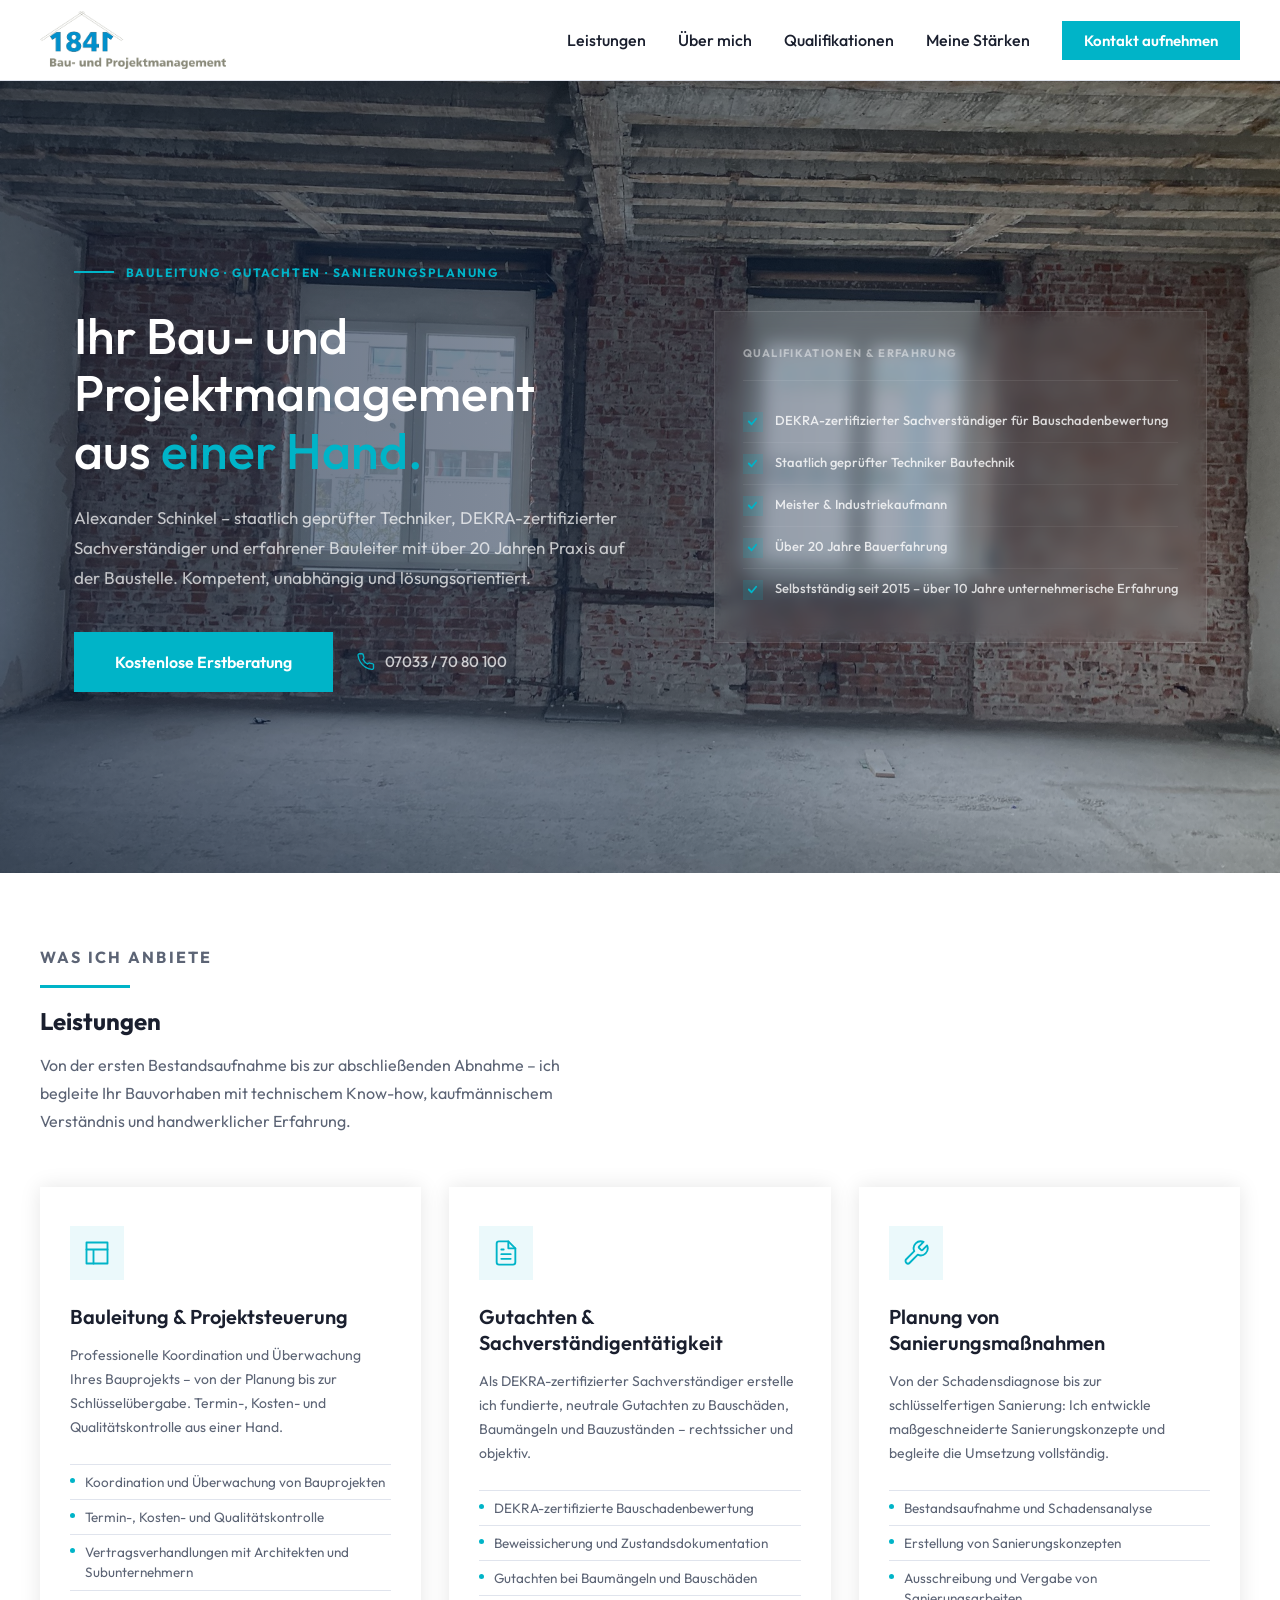
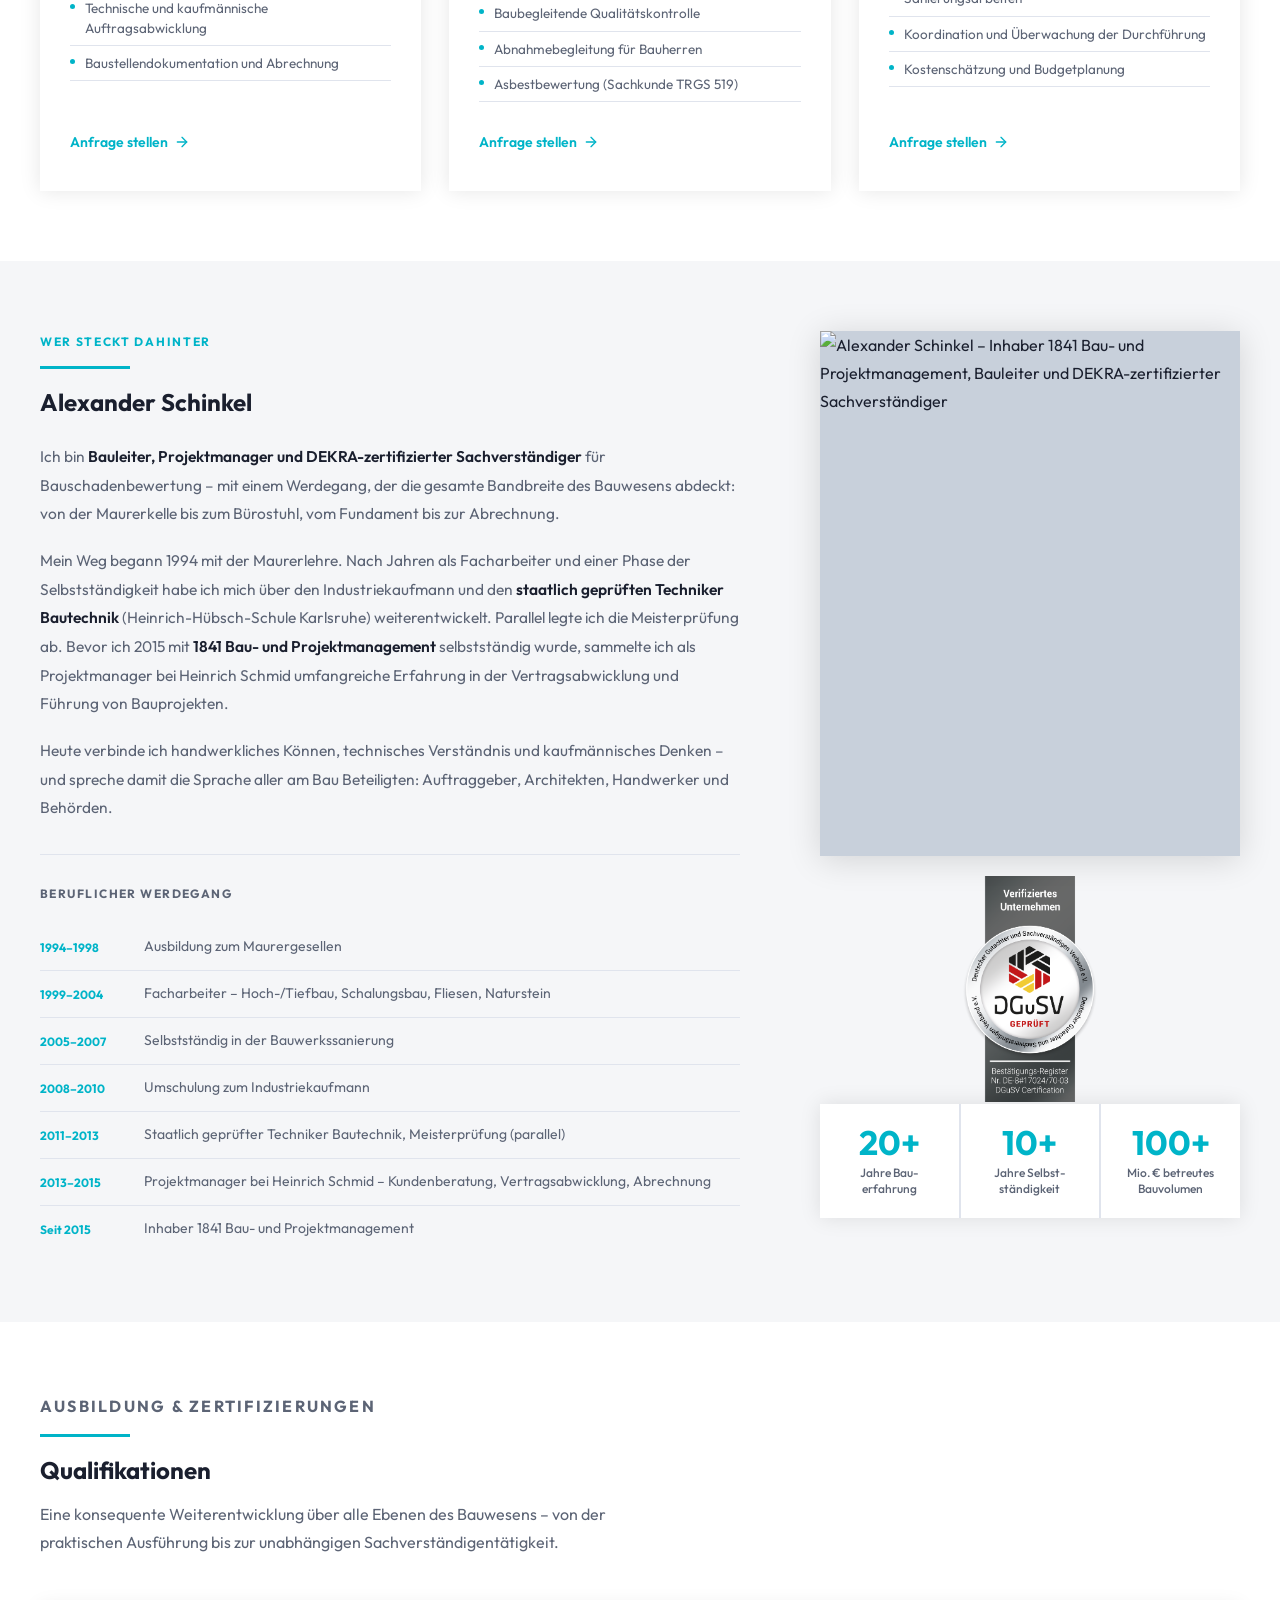
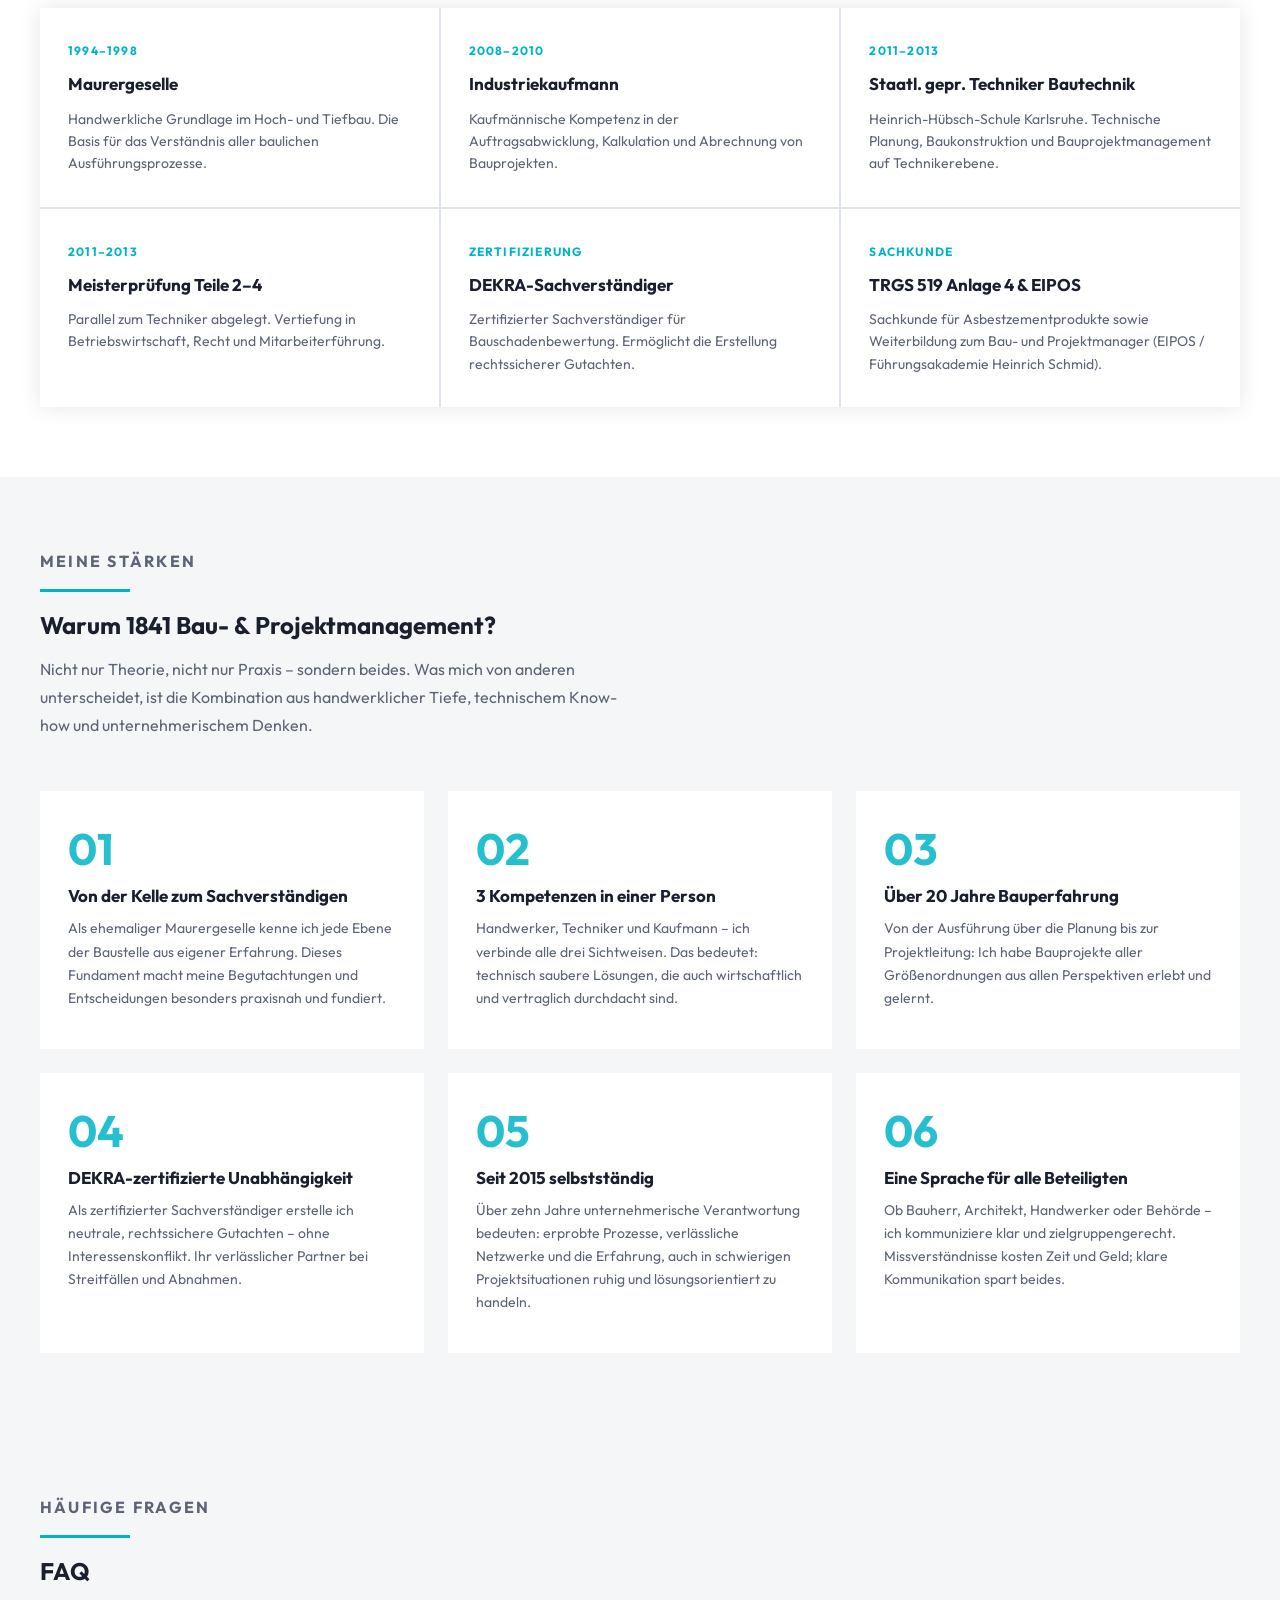
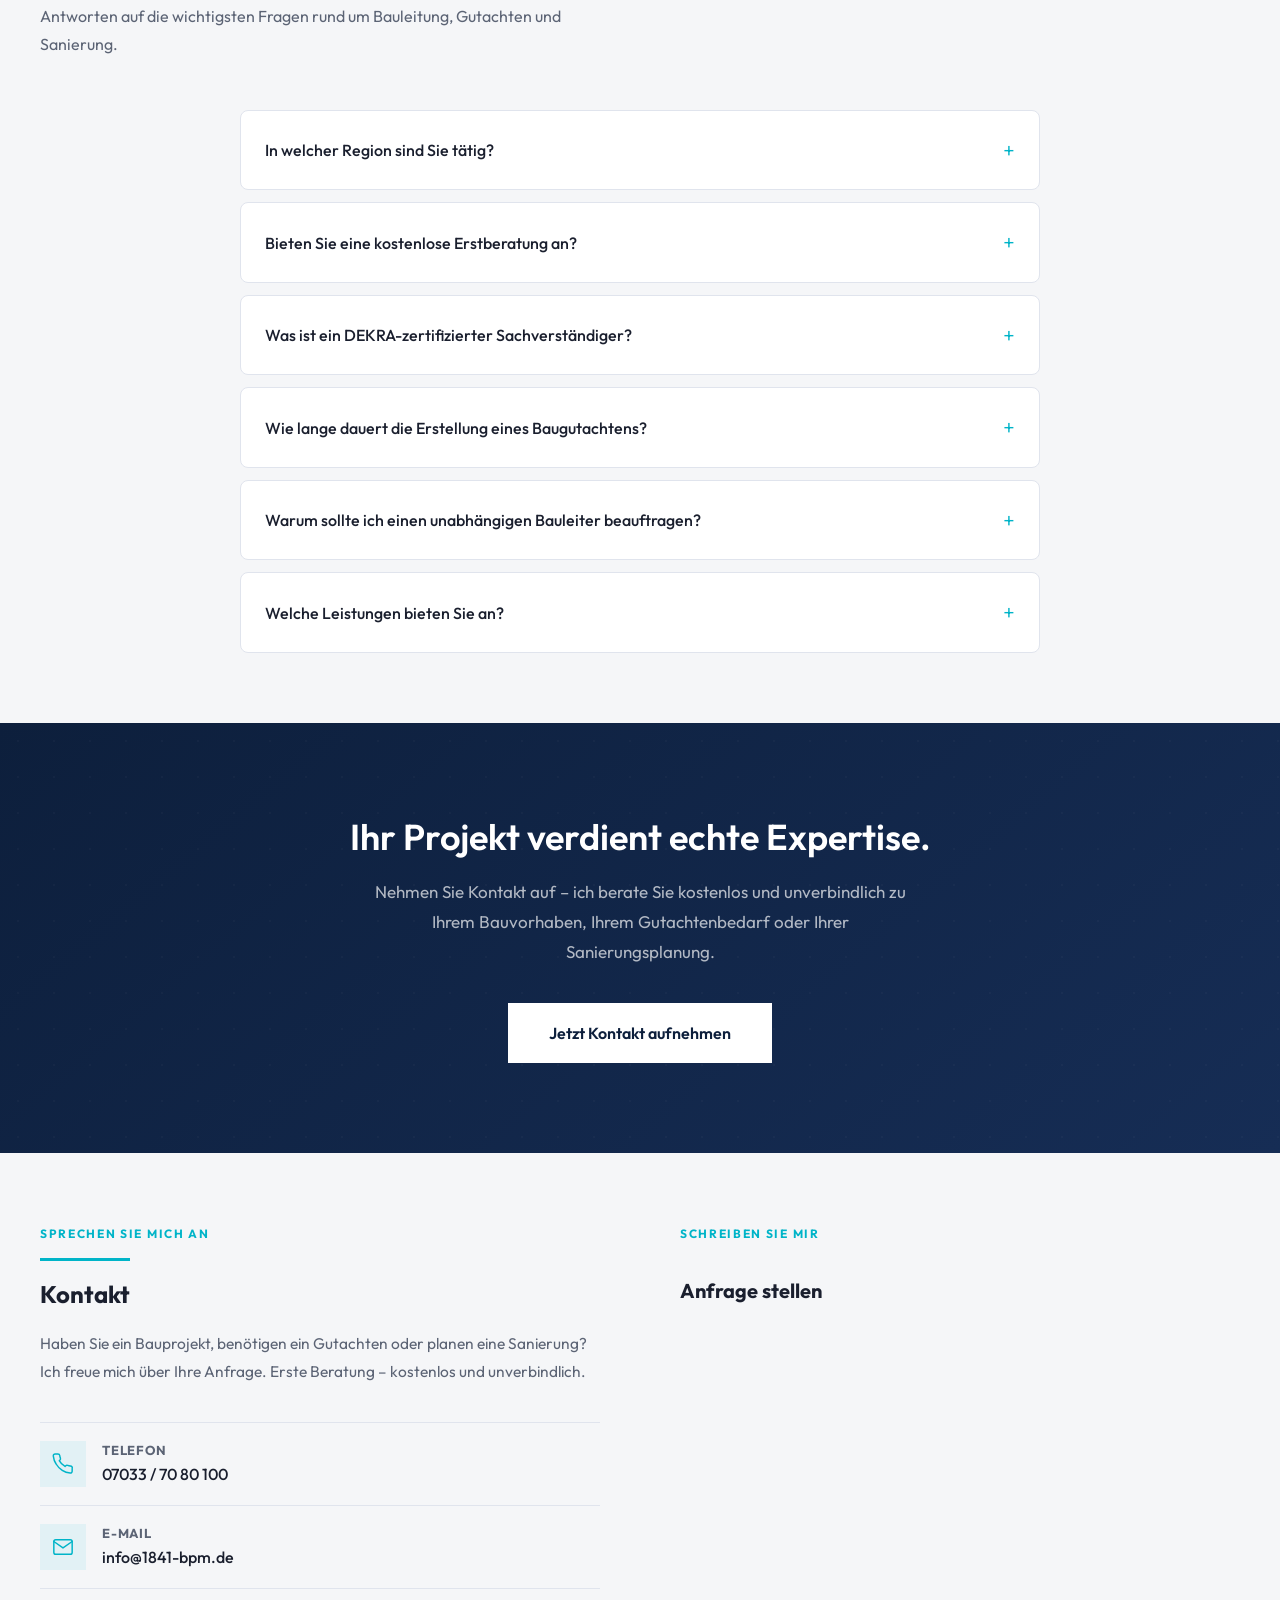
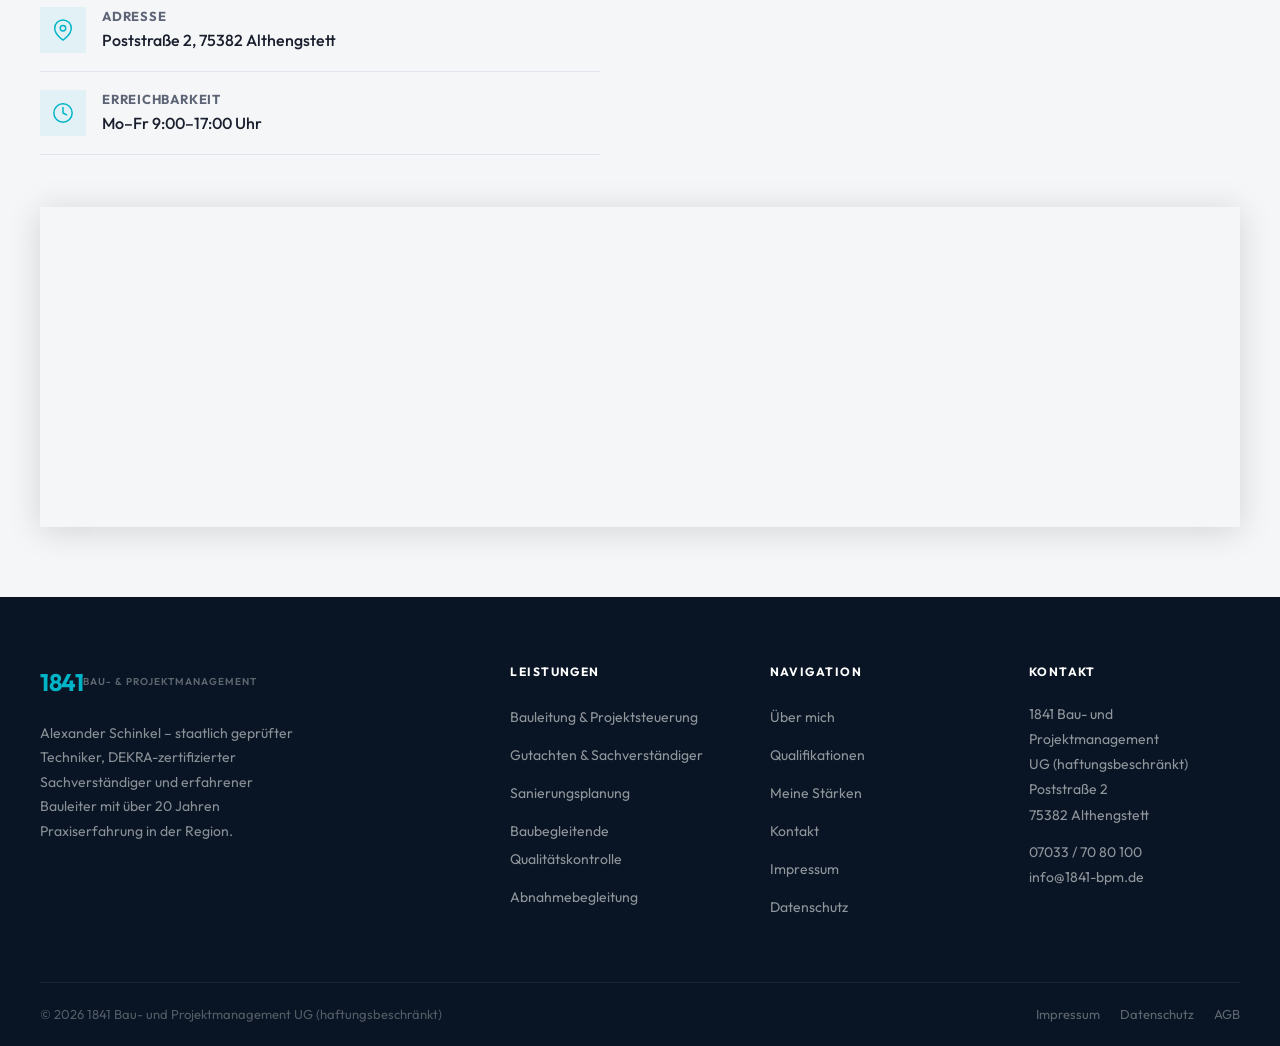
==== commit 8ba2e750: "Firmenanschrift auf Poststraße 2, 75382 Althengstett aktualisiert Büroanschrift (Auf der Röte 7, Sim" ====
--- a/index.html
+++ b/index.html
@@ -5,7 +5,7 @@
   <meta name="viewport" content="width=device-width, initial-scale=1.0" />
   <title>1841 Bau- und Projektmanagement – Alexander Schinkel | Bauleitung · Gutachten · Sanierung</title>
   <meta name="description"
-        content="1841 Bau- und Projektmanagement – Alexander Schinkel. Staatlich geprüfter Techniker, DEKRA-zertifizierter Sachverständiger und Bauleiter mit über 20 Jahren Erfahrung. Region Simmozheim und Umgebung." />
+        content="1841 Bau- und Projektmanagement – Alexander Schinkel. Staatlich geprüfter Techniker, DEKRA-zertifizierter Sachverständiger und Bauleiter mit über 20 Jahren Erfahrung. Region Althengstett und Umgebung." />
   <meta name="author" content="Alexander Schinkel" />
   <link rel="canonical" href="https://www.1841-bpm.de/" />
   <link rel="icon" href="img/favicon.svg" type="image/svg+xml" />
@@ -28,9 +28,9 @@
 
   <!-- Geo Meta Tags -->
   <meta name="geo.region" content="DE-BW" />
-  <meta name="geo.placename" content="Simmozheim, Calw, Pforzheim, Böblingen, Stuttgart" />
-  <meta name="geo.position" content="48.671;8.870" />
-  <meta name="ICBM" content="48.671, 8.870" />
+  <meta name="geo.placename" content="Althengstett, Calw, Pforzheim, Böblingen, Stuttgart" />
+  <meta name="geo.position" content="48.727;8.795" />
+  <meta name="ICBM" content="48.727, 8.795" />
 
   <!-- Schema.org JSON-LD -->
   <script type="application/ld+json">
@@ -48,15 +48,15 @@
         "email": "info@1841-bpm.de",
         "address": {
           "@type": "PostalAddress",
-          "streetAddress": "Auf der Röte 7",
-          "addressLocality": "Simmozheim",
-          "postalCode": "75397",
+          "streetAddress": "Poststraße 2",
+          "addressLocality": "Althengstett",
+          "postalCode": "75382",
           "addressCountry": "DE"
         },
         "geo": {
           "@type": "GeoCoordinates",
-          "latitude": 48.671,
-          "longitude": 8.870
+          "latitude": 48.727,
+          "longitude": 8.795
         },
         "openingHoursSpecification": [{
           "@type": "OpeningHoursSpecification",
@@ -730,7 +730,7 @@
           </div>
           <div class="contact-item-body">
             <strong>Adresse</strong>
-            <span>Auf der Röte 7, 75397 Simmozheim</span>
+            <span>Poststraße 2, 75382 Althengstett</span>
           </div>
         </div>
 
@@ -761,14 +761,14 @@
     </div>
 
     <!-- Karte volle Breite -->
-    <div class="contact-map-full" aria-label="Karte: Auf der Röte 7, 75397 Simmozheim">
+    <div class="contact-map-full" aria-label="Karte: Poststraße 2, 75382 Althengstett">
       <iframe
-        src="https://maps.google.com/maps?q=Auf+der+R%C3%B6te+7%2C+75397+Simmozheim&output=embed"
+        src="https://maps.google.com/maps?q=Poststra%C3%9Fe+2%2C+75382+Althengstett&output=embed"
         width="100%" height="100%"
         style="border:0;display:block;"
         allowfullscreen="" loading="lazy"
         referrerpolicy="no-referrer-when-downgrade"
-        title="Standort 1841 Bau- und Projektmanagement – Auf der Röte 7, 75397 Simmozheim">
+        title="Standort 1841 Bau- und Projektmanagement – Poststraße 2, 75382 Althengstett">
       </iframe>
     </div>
 
@@ -829,9 +829,8 @@
           <p>
             1841 Bau- und Projektmanagement<br />
             UG (haftungsbeschränkt)<br />
-            <small>Büroanschrift:</small><br />
-            Auf der Röte 7<br />
-            75397 Simmozheim
+            Poststraße 2<br />
+            75382 Althengstett
           </p>
           <p style="margin-top:12px;">
             <a href="tel:070337080100">07033 / 70 80 100</a><br />
